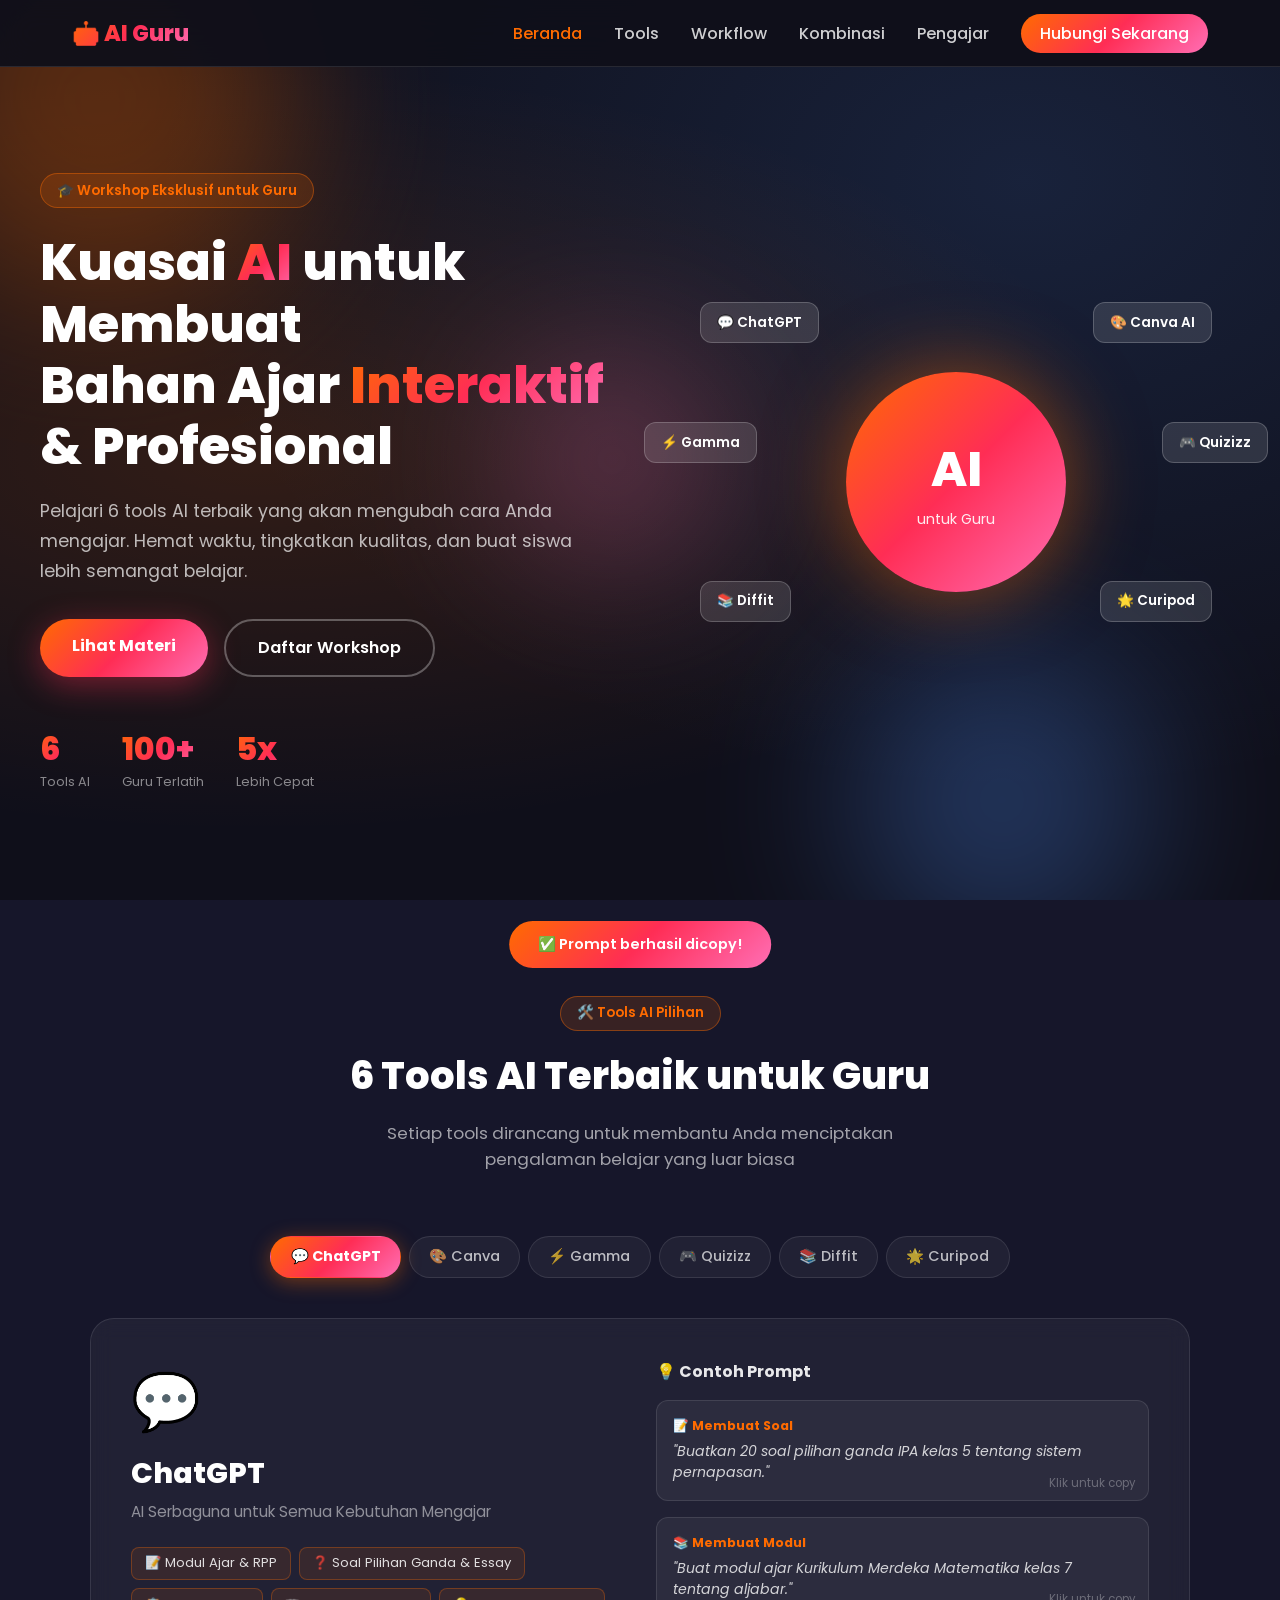
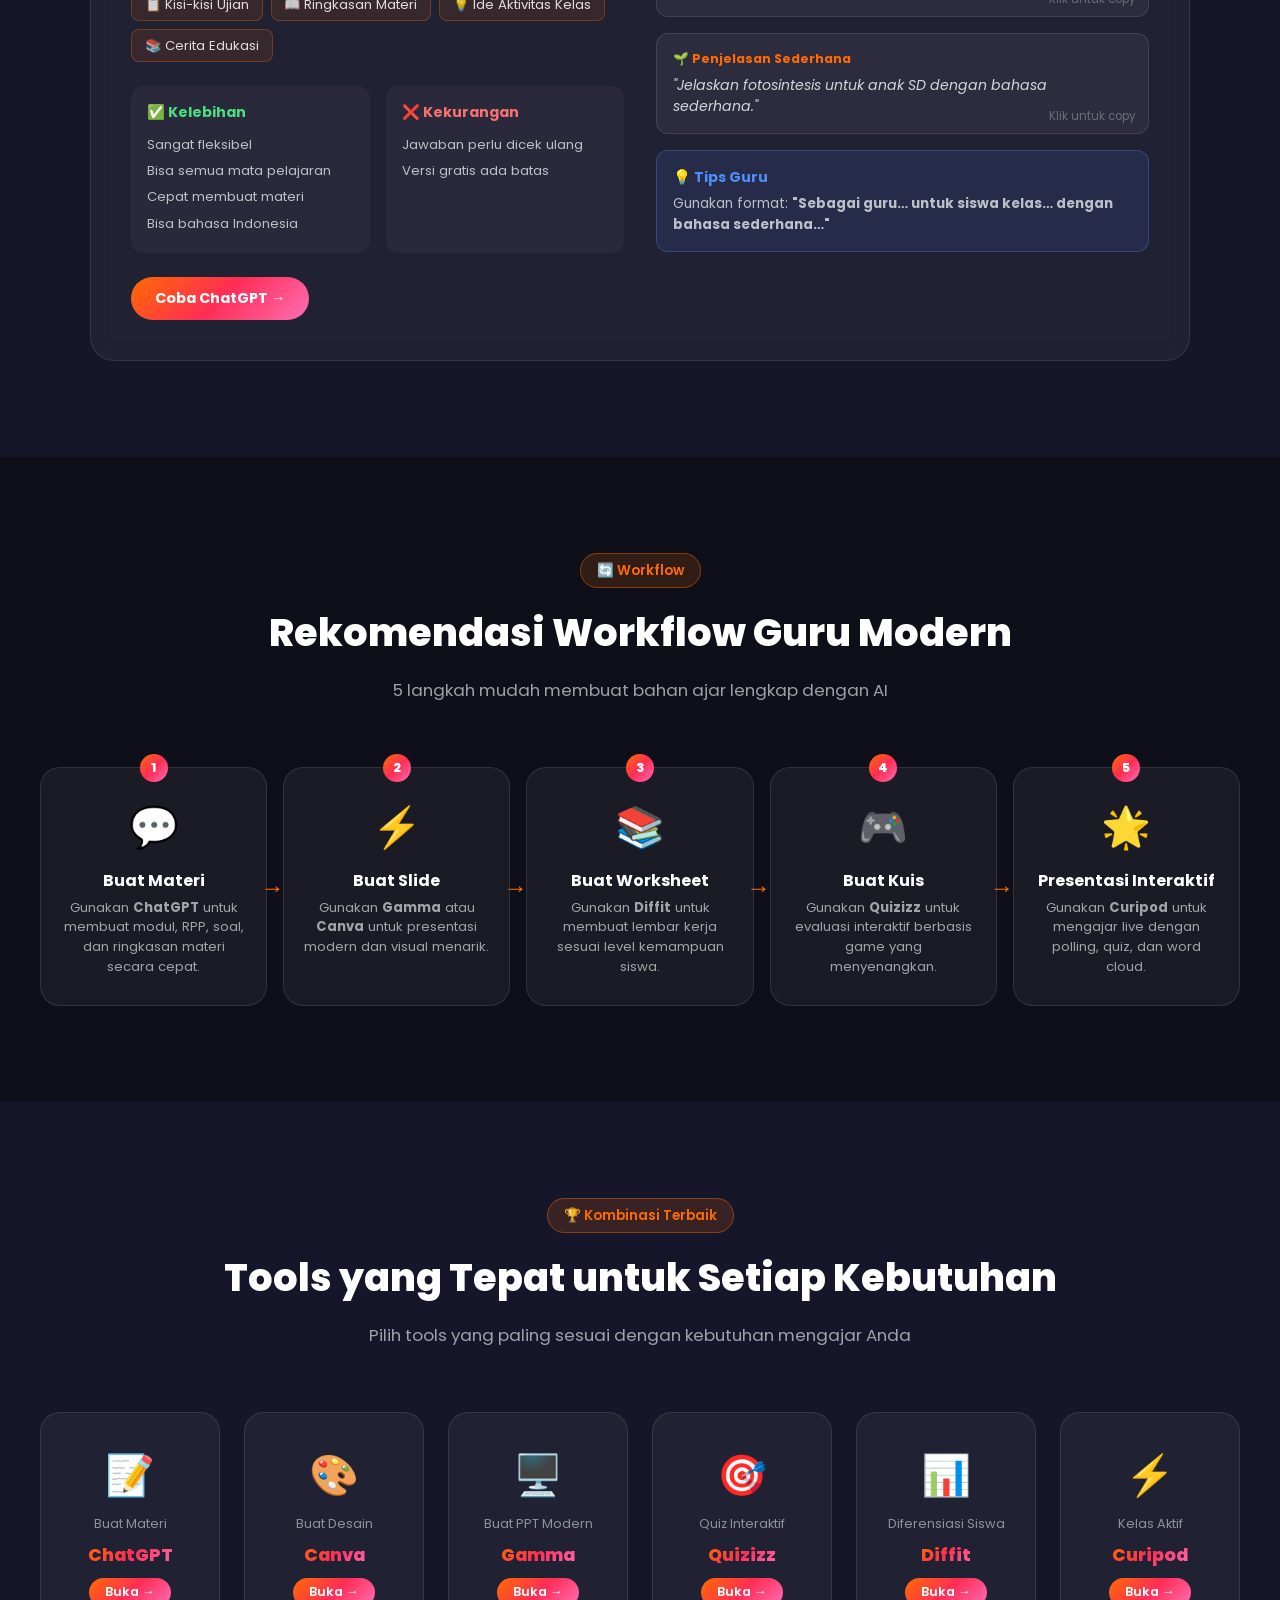
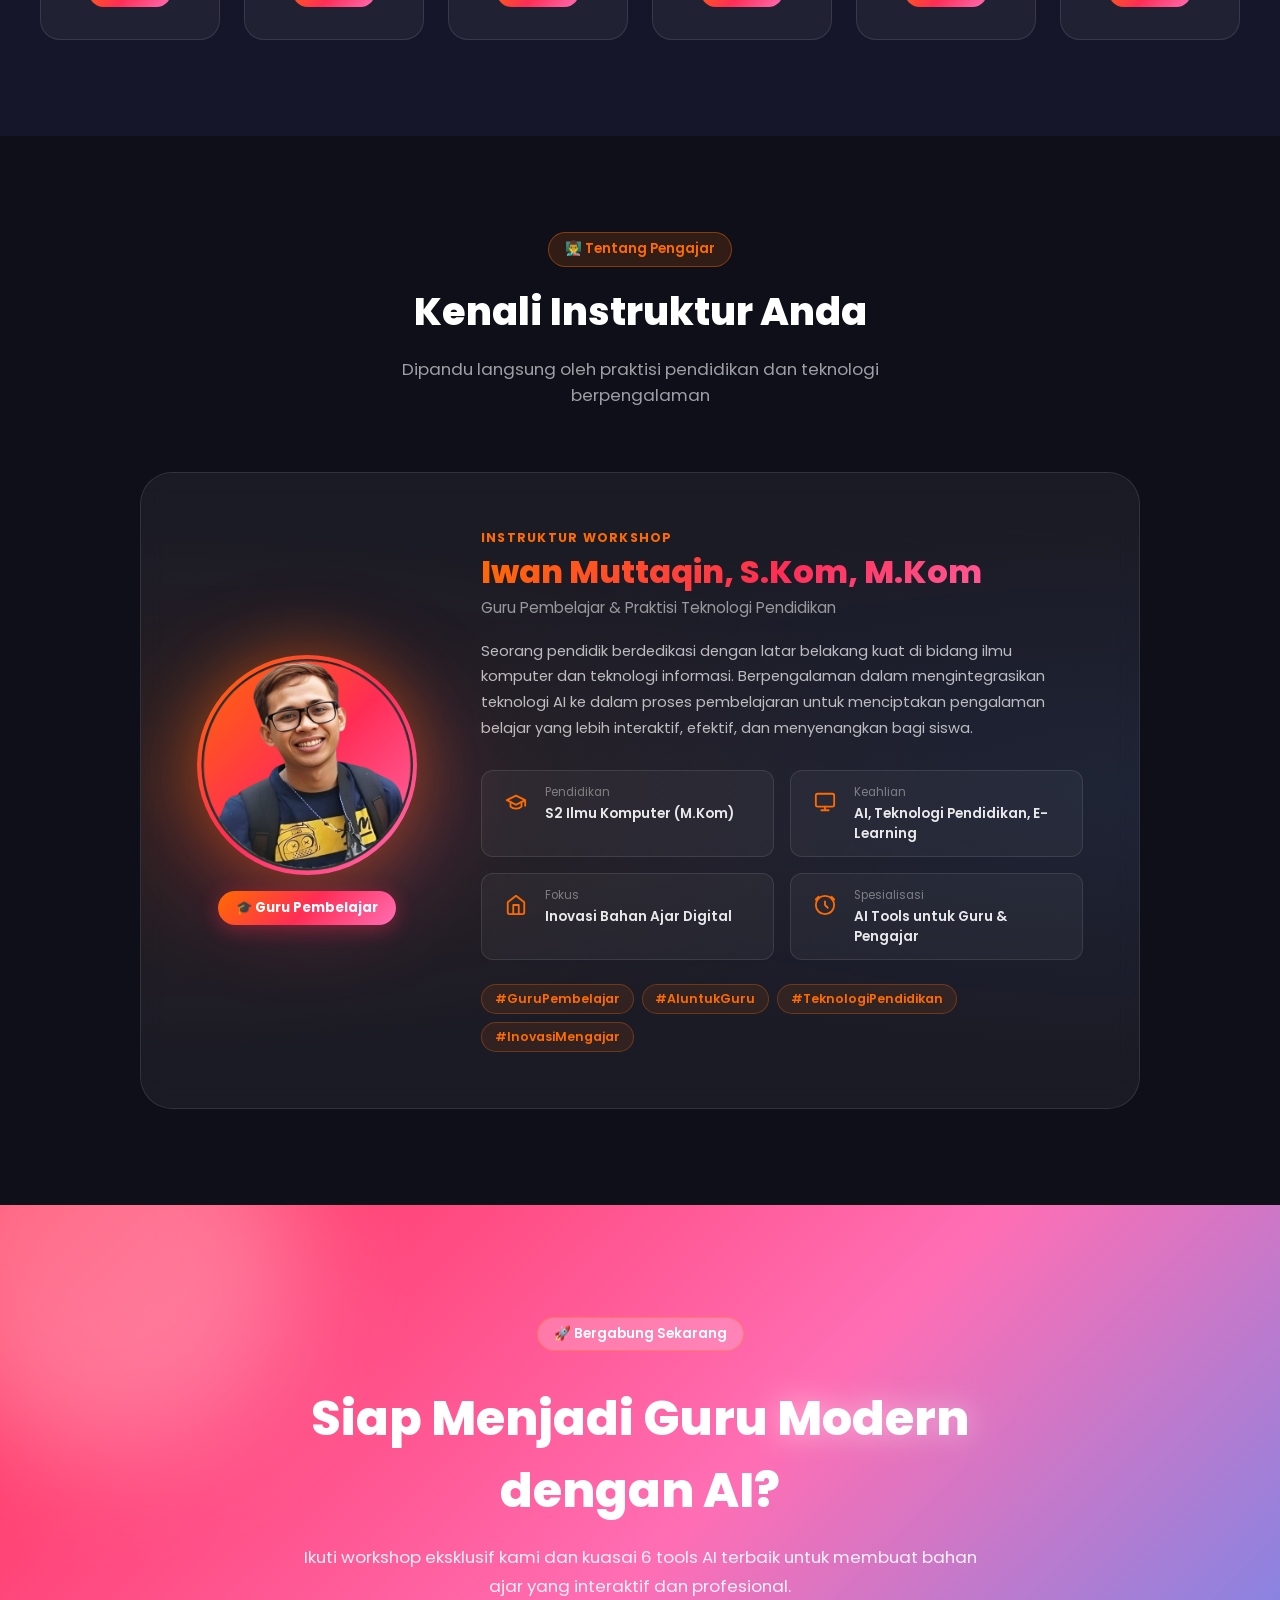
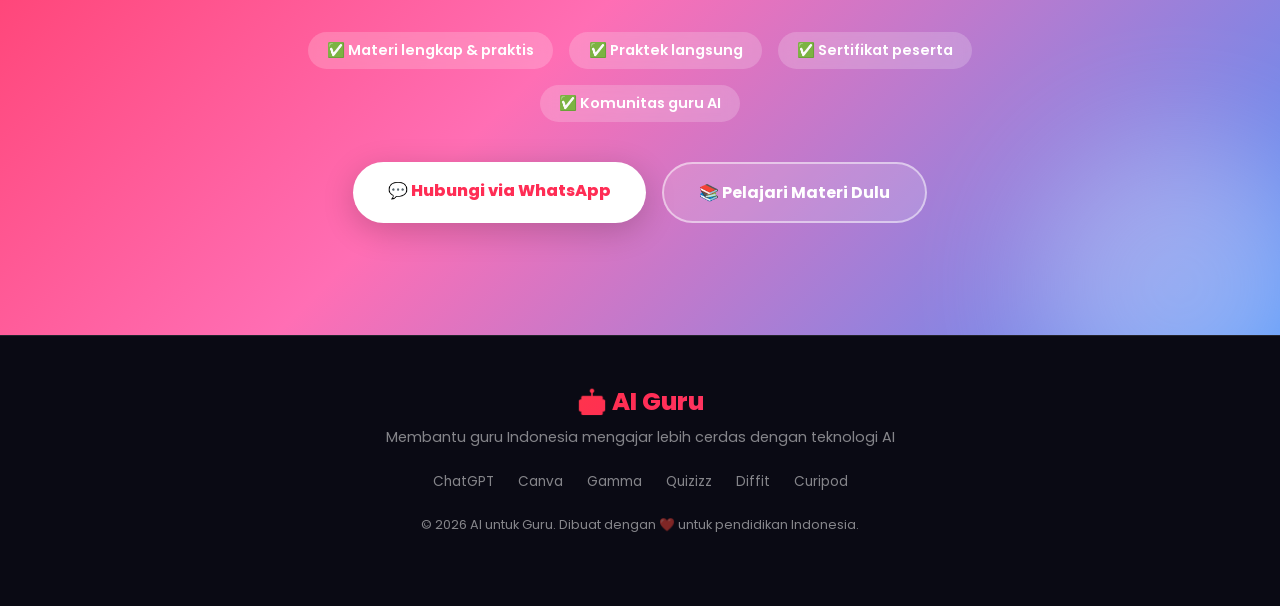
==== binantara/index.html @ 12ec016c "Add files via upload" ====
<!DOCTYPE html>
<html lang="id">
<head>
  <meta charset="UTF-8" />
  <meta name="viewport" content="width=device-width, initial-scale=1.0" />
  <title>AI untuk Guru – Bahan Ajar Interaktif & Profesional</title>
  <link href="https://fonts.googleapis.com/css2?family=Poppins:wght@300;400;600;700;800&display=swap" rel="stylesheet" />
  <link rel="stylesheet" href="style.css" />
  <style>
    /* Fallback font jika Google Fonts gagal load di hosting */
    body { font-family: 'Poppins', 'Segoe UI', Arial, sans-serif; }
  </style>
</head>
<body>

<!-- NAVBAR -->
<nav class="navbar" id="navbar">
  <div class="nav-container">
    <div class="nav-logo">🤖 <span>AI Guru</span></div>
    <ul class="nav-links">
      <li><a href="#hero">Beranda</a></li>
      <li><a href="#tools">Tools</a></li>
      <li><a href="#workflow">Workflow</a></li>
      <li><a href="#kombinasi">Kombinasi</a></li>
      <li><a href="#pengajar">Pengajar</a></li>
      <li><a href="#daftar" class="btn-nav">Hubungi Sekarang</a></li>
    </ul>
    <button class="hamburger" id="hamburger">&#9776;</button>
  </div>
</nav>

<!-- HERO -->
<section class="hero" id="hero">
  <div class="hero-bg-shapes">
    <div class="shape shape1"></div>
    <div class="shape shape2"></div>
    <div class="shape shape3"></div>
  </div>
  <div class="hero-inner-wrap">
  <div class="hero-content">
    <div class="hero-badge animate-fade-up">🎓 Workshop Eksklusif untuk Guru</div>
    <h1 class="animate-fade-up delay-1">Kuasai <span class="highlight">AI</span> untuk Membuat<br/>Bahan Ajar <span class="highlight">Interaktif</span> & Profesional</h1>
    <p class="animate-fade-up delay-2">Pelajari 6 tools AI terbaik yang akan mengubah cara Anda mengajar. Hemat waktu, tingkatkan kualitas, dan buat siswa lebih semangat belajar.</p>
    <div class="hero-cta animate-fade-up delay-3">
      <a href="#tools" class="btn-primary">Lihat Materi</a>
      <a href="#daftar" class="btn-secondary">Daftar Workshop</a>
    </div>
    <div class="hero-stats animate-fade-up delay-4">
      <div class="stat"><span class="stat-num">6</span><span class="stat-label">Tools AI</span></div>
      <div class="stat"><span class="stat-num">100+</span><span class="stat-label">Guru Terlatih</span></div>
      <div class="stat"><span class="stat-num">5x</span><span class="stat-label">Lebih Cepat</span></div>
    </div>
  </div>
  <div class="hero-visual animate-fade-right">
    <div class="floating-card card1">💬 ChatGPT</div>
    <div class="floating-card card2">🎨 Canva AI</div>
    <div class="floating-card card3">⚡ Gamma</div>
    <div class="floating-card card4">🎮 Quizizz</div>
    <div class="floating-card card5">📚 Diffit</div>
    <div class="floating-card card6">🌟 Curipod</div>
    <div class="hero-circle">
      <div class="circle-inner">
        <span>AI</span>
        <small>untuk Guru</small>
      </div>
    </div>
  </div>
  </div><!-- end hero-inner-wrap -->
</section>

<!-- TOOLS SECTION -->
<section class="tools-section" id="tools">
  <div class="section-header">
    <div class="section-badge">🛠️ Tools AI Pilihan</div>
    <h2>6 Tools AI Terbaik untuk Guru</h2>
    <p>Setiap tools dirancang untuk membantu Anda menciptakan pengalaman belajar yang luar biasa</p>
  </div>

  <!-- Tool Tabs -->
  <div class="tool-tabs">
    <button class="tab-btn active" data-tab="chatgpt">💬 ChatGPT</button>
    <button class="tab-btn" data-tab="canva">🎨 Canva</button>
    <button class="tab-btn" data-tab="gamma">⚡ Gamma</button>
    <button class="tab-btn" data-tab="quizizz">🎮 Quizizz</button>
    <button class="tab-btn" data-tab="diffit">📚 Diffit</button>
    <button class="tab-btn" data-tab="curipod">🌟 Curipod</button>
  </div>

  <!-- ChatGPT -->
  <div class="tool-panel active" id="tab-chatgpt">
    <div class="tool-card-detail">
      <div class="tool-info">
        <div class="tool-icon-big">💬</div>
        <h3>ChatGPT</h3>
        <p class="tool-tagline">AI Serbaguna untuk Semua Kebutuhan Mengajar</p>
        <div class="tool-features">
          <div class="feature-item">📝 Modul Ajar & RPP</div>
          <div class="feature-item">❓ Soal Pilihan Ganda & Essay</div>
          <div class="feature-item">📋 Kisi-kisi Ujian</div>
          <div class="feature-item">📖 Ringkasan Materi</div>
          <div class="feature-item">💡 Ide Aktivitas Kelas</div>
          <div class="feature-item">📚 Cerita Edukasi</div>
        </div>
        <div class="pros-cons">
          <div class="pros">
            <h4>✅ Kelebihan</h4>
            <ul><li>Sangat fleksibel</li><li>Bisa semua mata pelajaran</li><li>Cepat membuat materi</li><li>Bisa bahasa Indonesia</li></ul>
          </div>
          <div class="cons">
            <h4>❌ Kekurangan</h4>
            <ul><li>Jawaban perlu dicek ulang</li><li>Versi gratis ada batas</li></ul>
          </div>
        </div>
        <a href="https://chatgpt.com" target="_blank" class="btn-tool">Coba ChatGPT →</a>
      </div>
      <div class="tool-demo">
        <h4>💡 Contoh Prompt</h4>
        <div class="prompt-card" onclick="copyPrompt(this)">
          <div class="prompt-label">📝 Membuat Soal</div>
          <p>"Buatkan 20 soal pilihan ganda IPA kelas 5 tentang sistem pernapasan."</p>
          <span class="copy-hint">Klik untuk copy</span>
        </div>
        <div class="prompt-card" onclick="copyPrompt(this)">
          <div class="prompt-label">📚 Membuat Modul</div>
          <p>"Buat modul ajar Kurikulum Merdeka Matematika kelas 7 tentang aljabar."</p>
          <span class="copy-hint">Klik untuk copy</span>
        </div>
        <div class="prompt-card" onclick="copyPrompt(this)">
          <div class="prompt-label">🌱 Penjelasan Sederhana</div>
          <p>"Jelaskan fotosintesis untuk anak SD dengan bahasa sederhana."</p>
          <span class="copy-hint">Klik untuk copy</span>
        </div>
        <div class="tips-box">
          <h4>💡 Tips Guru</h4>
          <p>Gunakan format: <strong>"Sebagai guru… untuk siswa kelas… dengan bahasa sederhana…"</strong></p>
        </div>
      </div>
    </div>
  </div>

  <!-- Canva -->
  <div class="tool-panel" id="tab-canva">
    <div class="tool-card-detail">
      <div class="tool-info">
        <div class="tool-icon-big">🎨</div>
        <h3>Canva for Education</h3>
        <p class="tool-tagline">Platform Desain Visual untuk Pendidikan</p>
        <div class="tool-features">
          <div class="feature-item">🖥️ PPT Otomatis</div>
          <div class="feature-item">📢 Poster Sekolah</div>
          <div class="feature-item">🏆 Sertifikat</div>
          <div class="feature-item">📊 Infografis</div>
          <div class="feature-item">🎬 Video Pembelajaran</div>
          <div class="feature-item">📄 Worksheet</div>
        </div>
        <div class="ai-features">
          <h4>🤖 Fitur AI Unggulan</h4>
          <div class="ai-feature-grid">
            <div class="ai-feat">✨ Magic Design</div>
            <div class="ai-feat">✍️ Magic Write</div>
            <div class="ai-feat">🖼️ AI Presentation</div>
            <div class="ai-feat">🎨 Text to Image</div>
          </div>
        </div>
        <div class="pros-cons">
          <div class="pros"><h4>✅ Kelebihan</h4><ul><li>Sangat mudah digunakan</li><li>Banyak template pendidikan</li><li>Gratis untuk akun pendidikan</li></ul></div>
          <div class="cons"><h4>❌ Kekurangan</h4><ul><li>Butuh internet stabil</li><li>Beberapa elemen premium</li></ul></div>
        </div>
        <a href="https://www.canva.com/education/" target="_blank" class="btn-tool">Coba Canva →</a>
      </div>
      <div class="tool-demo">
        <h4>💡 Cara Penggunaan</h4>
        <div class="prompt-card">
          <div class="prompt-label">🖥️ Membuat PPT</div>
          <p>Ketik: <em>"Sistem Tata Surya kelas 6"</em> — Canva otomatis membuat presentasi lengkap!</p>
        </div>
        <div class="prompt-card">
          <div class="prompt-label">📢 Membuat Poster</div>
          <p>Pilih template → Edit teks → Download. Cocok untuk pengumuman, jadwal piket, poster lomba.</p>
        </div>
        <div class="tips-box">
          <h4>🎯 Sangat Cocok Untuk</h4>
          <p>Guru kreatif yang ingin membuat konten visual menarik tanpa skill desain khusus.</p>
        </div>
      </div>
    </div>
  </div>

  <!-- Gamma -->
  <div class="tool-panel" id="tab-gamma">
    <div class="tool-card-detail">
      <div class="tool-info">
        <div class="tool-icon-big">⚡</div>
        <h3>Gamma</h3>
        <p class="tool-tagline">AI Pembuat Presentasi Otomatis Modern</p>
        <div class="tool-features">
          <div class="feature-item">🎯 Slide Modern Otomatis</div>
          <div class="feature-item">🎨 Desain Profesional</div>
          <div class="feature-item">⚡ Dibuat dalam Hitungan Detik</div>
          <div class="feature-item">🖼️ Gambar AI Terintegrasi</div>
        </div>
        <div class="pros-cons">
          <div class="pros"><h4>✅ Kelebihan</h4><ul><li>Slide sangat modern</li><li>Otomatis desain profesional</li><li>Cepat sekali dibuat</li><li>Tidak perlu skill desain</li></ul></div>
          <div class="cons"><h4>❌ Kekurangan</h4><ul><li>Bahasa Indonesia kurang optimal</li><li>Versi gratis terbatas</li></ul></div>
        </div>
        <a href="https://gamma.app/" target="_blank" class="btn-tool">Coba Gamma →</a>
      </div>
      <div class="tool-demo">
        <h4>💡 Cara Kerja</h4>
        <div class="prompt-card" onclick="copyPrompt(this)">
          <div class="prompt-label">⚡ Satu Prompt, Satu Presentasi</div>
          <p>"Buat presentasi tentang energi terbarukan untuk siswa SMA."</p>
          <span class="copy-hint">Klik untuk copy</span>
        </div>
        <div class="result-box">
          <h4>🎁 Gamma Langsung Membuat:</h4>
          <div class="result-items">
            <span>📝 Isi Materi</span>
            <span>🖼️ Layout</span>
            <span>🎨 Gambar</span>
            <span>✨ Desain Slide</span>
          </div>
        </div>
        <div class="tips-box">
          <h4>🏆 Lebih Unggul dari PPT Biasa</h4>
          <p>Lebih modern, lebih interaktif, animasi lebih bagus — cocok untuk seminar guru & proposal sekolah.</p>
        </div>
      </div>
    </div>
  </div>

  <!-- Quizizz -->
  <div class="tool-panel" id="tab-quizizz">
    <div class="tool-card-detail">
      <div class="tool-info">
        <div class="tool-icon-big">🎮</div>
        <h3>Quizizz</h3>
        <p class="tool-tagline">Platform Kuis Interaktif Berbasis Game</p>
        <div class="tool-features">
          <div class="feature-item">🎯 Kuis Live</div>
          <div class="feature-item">📱 Homework Online</div>
          <div class="feature-item">🏆 Leaderboard Siswa</div>
          <div class="feature-item">🤖 AI Pembuat Soal</div>
          <div class="feature-item">📊 Laporan Nilai Otomatis</div>
        </div>
        <div class="pros-cons">
          <div class="pros"><h4>✅ Kelebihan</h4><ul><li>Siswa lebih semangat</li><li>Bisa dimainkan di HP</li><li>Otomatis koreksi nilai</li><li>Sangat mudah digunakan</li></ul></div>
          <div class="cons"><h4>❌ Kekurangan</h4><ul><li>Internet harus stabil</li><li>Fitur premium cukup banyak</li></ul></div>
        </div>
        <a href="https://quizizz.com" target="_blank" class="btn-tool">Coba Quizizz →</a>
      </div>
      <div class="tool-demo">
        <h4>💡 Cara Penggunaan</h4>
        <div class="prompt-card" onclick="copyPrompt(this)">
          <div class="prompt-label">🤖 AI Generate Soal</div>
          <p>"Soal sejarah kemerdekaan Indonesia kelas 8"</p>
          <span class="copy-hint">Klik untuk copy</span>
        </div>
        <div class="result-box">
          <h4>📋 Alur Ulangan Harian:</h4>
          <div class="steps">
            <div class="step">1️⃣ Guru buat kuis 20 soal</div>
            <div class="step">2️⃣ Siswa join pakai kode</div>
            <div class="step">3️⃣ Main & bersaing di leaderboard</div>
            <div class="step">4️⃣ Nilai otomatis tersimpan</div>
          </div>
        </div>
      </div>
    </div>
  </div>

  <!-- Diffit -->
  <div class="tool-panel" id="tab-diffit">
    <div class="tool-card-detail">
      <div class="tool-info">
        <div class="tool-icon-big">📚</div>
        <h3>Diffit</h3>
        <p class="tool-tagline">Diferensiasi Materi Sesuai Level Siswa</p>
        <div class="tool-features">
          <div class="feature-item">📖 Sederhanakan Bacaan</div>
          <div class="feature-item">❓ Soal Otomatis</div>
          <div class="feature-item">📄 Worksheet Instan</div>
          <div class="feature-item">📝 Ringkasan Cepat</div>
        </div>
        <div class="level-box">
          <h4>🎯 Satu Materi, 3 Level</h4>
          <div class="levels">
            <div class="level easy">😊 Mudah (SD)</div>
            <div class="level medium">🤔 Sedang (SMP)</div>
            <div class="level hard">🧠 Sulit (SMA)</div>
          </div>
        </div>
        <div class="pros-cons">
          <div class="pros"><h4>✅ Kelebihan</h4><ul><li>Diferensiasi pembelajaran</li><li>Cocok kelas inklusi</li></ul></div>
          <div class="cons"><h4>❌ Kekurangan</h4><ul><li>Bahasa Indonesia belum optimal</li><li>Kadang perlu edit manual</li></ul></div>
        </div>
        <a href="https://diffit.me" target="_blank" class="btn-tool">Coba Diffit →</a>
      </div>
      <div class="tool-demo">
        <h4>💡 Contoh Penggunaan</h4>
        <div class="prompt-card">
          <div class="prompt-label">📰 Input Artikel</div>
          <p>Masukkan artikel: <em>"Perubahan Iklim"</em></p>
        </div>
        <div class="result-box">
          <h4>🎁 Diffit Otomatis Membuat:</h4>
          <div class="result-items">
            <span>📖 Ringkasan SD</span>
            <span>📚 Ringkasan SMP</span>
            <span>❓ Soal Latihan</span>
            <span>📝 Vocabulary</span>
          </div>
        </div>
      </div>
    </div>
  </div>

  <!-- Curipod -->
  <div class="tool-panel" id="tab-curipod">
    <div class="tool-card-detail">
      <div class="tool-info">
        <div class="tool-icon-big">🌟</div>
        <h3>Curipod</h3>
        <p class="tool-tagline">AI Pembelajaran Interaktif untuk Kelas Aktif</p>
        <div class="tool-features">
          <div class="feature-item">🖥️ Presentasi Interaktif</div>
          <div class="feature-item">📊 Polling Live</div>
          <div class="feature-item">❓ Quiz Langsung</div>
          <div class="feature-item">☁️ Word Cloud</div>
          <div class="feature-item">🤖 Tanya Jawab AI</div>
          <div class="feature-item">🎉 Ice Breaking Kelas</div>
        </div>
        <div class="pros-cons">
          <div class="pros"><h4>✅ Kelebihan</h4><ul><li>Sangat interaktif</li><li>Siswa tidak cepat bosan</li><li>Bisa live di kelas</li></ul></div>
          <div class="cons"><h4>❌ Kekurangan</h4><ul><li>Internet wajib stabil</li><li>Fitur AI lanjutan terbatas</li></ul></div>
        </div>
        <a href="https://curipod.com" target="_blank" class="btn-tool">Coba Curipod →</a>
      </div>
      <div class="tool-demo">
        <h4>💡 Cara Kerja</h4>
        <div class="prompt-card" onclick="copyPrompt(this)">
          <div class="prompt-label">🌋 Satu Prompt, Kelas Aktif</div>
          <p>"Buat pelajaran tentang gunung berapi untuk kelas 5."</p>
          <span class="copy-hint">Klik untuk copy</span>
        </div>
        <div class="result-box">
          <h4>🎁 Curipod Langsung Membuat:</h4>
          <div class="result-items">
            <span>🖥️ Slide</span>
            <span>❓ Quiz</span>
            <span>📊 Polling</span>
            <span>🎯 Aktivitas Siswa</span>
          </div>
        </div>
        <div class="tips-box">
          <h4>🏫 Cocok Untuk</h4>
          <p>Guru modern, smart classroom, kelas hybrid, dan presentasi interaktif.</p>
        </div>
      </div>
    </div>
  </div>
</section>

<!-- WORKFLOW SECTION -->
<section class="workflow-section" id="workflow">
  <div class="section-header">
    <div class="section-badge">🔄 Workflow</div>
    <h2>Rekomendasi Workflow Guru Modern</h2>
    <p>5 langkah mudah membuat bahan ajar lengkap dengan AI</p>
  </div>
  <div class="workflow-steps">
    <div class="wf-step animate-on-scroll">
      <div class="wf-num">1</div>
      <div class="wf-icon">💬</div>
      <div class="wf-content">
        <h4>Buat Materi</h4>
        <p>Gunakan <strong>ChatGPT</strong> untuk membuat modul, RPP, soal, dan ringkasan materi secara cepat.</p>
      </div>
      <div class="wf-arrow">→</div>
    </div>
    <div class="wf-step animate-on-scroll">
      <div class="wf-num">2</div>
      <div class="wf-icon">⚡</div>
      <div class="wf-content">
        <h4>Buat Slide</h4>
        <p>Gunakan <strong>Gamma</strong> atau <strong>Canva</strong> untuk presentasi modern dan visual menarik.</p>
      </div>
      <div class="wf-arrow">→</div>
    </div>
    <div class="wf-step animate-on-scroll">
      <div class="wf-num">3</div>
      <div class="wf-icon">📚</div>
      <div class="wf-content">
        <h4>Buat Worksheet</h4>
        <p>Gunakan <strong>Diffit</strong> untuk membuat lembar kerja sesuai level kemampuan siswa.</p>
      </div>
      <div class="wf-arrow">→</div>
    </div>
    <div class="wf-step animate-on-scroll">
      <div class="wf-num">4</div>
      <div class="wf-icon">🎮</div>
      <div class="wf-content">
        <h4>Buat Kuis</h4>
        <p>Gunakan <strong>Quizizz</strong> untuk evaluasi interaktif berbasis game yang menyenangkan.</p>
      </div>
      <div class="wf-arrow">→</div>
    </div>
    <div class="wf-step animate-on-scroll">
      <div class="wf-num">5</div>
      <div class="wf-icon">🌟</div>
      <div class="wf-content">
        <h4>Presentasi Interaktif</h4>
        <p>Gunakan <strong>Curipod</strong> untuk mengajar live dengan polling, quiz, dan word cloud.</p>
      </div>
    </div>
  </div>
</section>

<!-- KOMBINASI SECTION -->
<section class="kombinasi-section" id="kombinasi">
  <div class="section-header">
    <div class="section-badge">🏆 Kombinasi Terbaik</div>
    <h2>Tools yang Tepat untuk Setiap Kebutuhan</h2>
    <p>Pilih tools yang paling sesuai dengan kebutuhan mengajar Anda</p>
  </div>
  <div class="kombinasi-grid">
    <div class="kom-card animate-on-scroll">
      <div class="kom-icon">📝</div>
      <div class="kom-need">Buat Materi</div>
      <div class="kom-tool">ChatGPT</div>
      <a href="https://chatgpt.com" target="_blank" class="kom-link">Buka →</a>
    </div>
    <div class="kom-card animate-on-scroll">
      <div class="kom-icon">🎨</div>
      <div class="kom-need">Buat Desain</div>
      <div class="kom-tool">Canva</div>
      <a href="https://www.canva.com/education/" target="_blank" class="kom-link">Buka →</a>
    </div>
    <div class="kom-card animate-on-scroll">
      <div class="kom-icon">🖥️</div>
      <div class="kom-need">Buat PPT Modern</div>
      <div class="kom-tool">Gamma</div>
      <a href="https://gamma.app/" target="_blank" class="kom-link">Buka →</a>
    </div>
    <div class="kom-card animate-on-scroll">
      <div class="kom-icon">🎯</div>
      <div class="kom-need">Quiz Interaktif</div>
      <div class="kom-tool">Quizizz</div>
      <a href="https://quizizz.com" target="_blank" class="kom-link">Buka →</a>
    </div>
    <div class="kom-card animate-on-scroll">
      <div class="kom-icon">📊</div>
      <div class="kom-need">Diferensiasi Siswa</div>
      <div class="kom-tool">Diffit</div>
      <a href="https://diffit.me" target="_blank" class="kom-link">Buka →</a>
    </div>
    <div class="kom-card animate-on-scroll">
      <div class="kom-icon">⚡</div>
      <div class="kom-need">Kelas Aktif</div>
      <div class="kom-tool">Curipod</div>
      <a href="https://curipod.com" target="_blank" class="kom-link">Buka →</a>
    </div>
  </div>
</section>

<!-- PENGAJAR SECTION -->
<section class="pengajar-section" id="pengajar">
  <div class="section-header">
    <div class="section-badge">&#128104;&#8205;&#127979; Tentang Pengajar</div>
    <h2>Kenali Instruktur Anda</h2>
    <p>Dipandu langsung oleh praktisi pendidikan dan teknologi berpengalaman</p>
  </div>
  <div class="pengajar-card animate-on-scroll">
    <div class="pengajar-photo-wrap">
      <div class="pengajar-photo">
        <img src="iwancilibur.png" alt="Iwan Muttaqin, S.Kom, M.Kom" onerror="this.style.display='none';this.nextElementSibling.style.display='flex'" />
        <div class="pengajar-avatar-fallback">IM</div>
      </div>
      <div class="pengajar-badge-float">&#127891; Guru Pembelajar</div>
      <div class="pengajar-glow"></div>
    </div>
    <div class="pengajar-info">
      <div class="pengajar-label">Instruktur Workshop</div>
      <h3 class="pengajar-name">Iwan Muttaqin, S.Kom, M.Kom</h3>
      <p class="pengajar-title">Guru Pembelajar &amp; Praktisi Teknologi Pendidikan</p>
      <p class="pengajar-desc">
        Seorang pendidik berdedikasi dengan latar belakang kuat di bidang ilmu komputer dan teknologi informasi.
        Berpengalaman dalam mengintegrasikan teknologi AI ke dalam proses pembelajaran untuk menciptakan
        pengalaman belajar yang lebih interaktif, efektif, dan menyenangkan bagi siswa.
      </p>
      <div class="pengajar-highlights">
        <div class="ph-item">
          <span class="ph-icon">
            <svg viewBox="0 0 24 24" fill="none" stroke="currentColor" stroke-width="2" stroke-linecap="round" stroke-linejoin="round"><path d="M22 10v6M2 10l10-5 10 5-10 5z"/><path d="M6 12v5c3 3 9 3 12 0v-5"/></svg>
          </span>
          <div>
            <div class="ph-label">Pendidikan</div>
            <div class="ph-value">S2 Ilmu Komputer (M.Kom)</div>
          </div>
        </div>
        <div class="ph-item">
          <span class="ph-icon">
            <svg viewBox="0 0 24 24" fill="none" stroke="currentColor" stroke-width="2" stroke-linecap="round" stroke-linejoin="round"><rect x="2" y="3" width="20" height="14" rx="2"/><path d="M8 21h8M12 17v4"/></svg>
          </span>
          <div>
            <div class="ph-label">Keahlian</div>
            <div class="ph-value">AI, Teknologi Pendidikan, E-Learning</div>
          </div>
        </div>
        <div class="ph-item">
          <span class="ph-icon">
            <svg viewBox="0 0 24 24" fill="none" stroke="currentColor" stroke-width="2" stroke-linecap="round" stroke-linejoin="round"><path d="M3 9l9-7 9 7v11a2 2 0 0 1-2 2H5a2 2 0 0 1-2-2z"/><polyline points="9 22 9 12 15 12 15 22"/></svg>
          </span>
          <div>
            <div class="ph-label">Fokus</div>
            <div class="ph-value">Inovasi Bahan Ajar Digital</div>
          </div>
        </div>
        <div class="ph-item">
          <span class="ph-icon">
            <svg viewBox="0 0 24 24" fill="none" stroke="currentColor" stroke-width="2" stroke-linecap="round" stroke-linejoin="round"><circle cx="12" cy="12" r="10"/><path d="M12 8v4l3 3"/><path d="M5 3 2 6"/><path d="M19 3l3 3"/></svg>
          </span>
          <div>
            <div class="ph-label">Spesialisasi</div>
            <div class="ph-value">AI Tools untuk Guru &amp; Pengajar</div>
          </div>
        </div>
      </div>
      <div class="pengajar-tags">
        <span>#GuruPembelajar</span>
        <span>#AIuntukGuru</span>
        <span>#TeknologiPendidikan</span>
        <span>#InovasiMengajar</span>
      </div>
    </div>
  </div>
</section>

<!-- CTA / DAFTAR SECTION -->
<section class="cta-section" id="daftar">
  <div class="cta-shapes">
    <div class="cta-shape s1"></div>
    <div class="cta-shape s2"></div>
  </div>
  <div class="cta-content">
    <div class="section-badge" style="background:rgba(255,255,255,0.2);color:#fff;">🚀 Bergabung Sekarang</div>
    <h2>Siap Menjadi Guru <span class="highlight-white">Modern</span> dengan AI?</h2>
    <p>Ikuti workshop eksklusif kami dan kuasai 6 tools AI terbaik untuk membuat bahan ajar yang interaktif dan profesional.</p>
    <div class="cta-benefits">
      <div class="benefit">✅ Materi lengkap & praktis</div>
      <div class="benefit">✅ Praktek langsung</div>
      <div class="benefit">✅ Sertifikat peserta</div>
      <div class="benefit">✅ Komunitas guru AI</div>
    </div>
    <div class="cta-buttons">
      <a href="https://wa.me/628988541995" target="_blank" class="btn-cta-primary">💬 Hubungi via WhatsApp</a>
      <a href="#tools" class="btn-cta-secondary">📚 Pelajari Materi Dulu</a>
    </div>
  </div>
</section>

<!-- FOOTER -->
<footer class="footer">
  <div class="footer-content">
    <div class="footer-logo">🤖 AI Guru</div>
    <p>Membantu guru Indonesia mengajar lebih cerdas dengan teknologi AI</p>
    <div class="footer-links">
      <a href="https://chatgpt.com" target="_blank">ChatGPT</a>
      <a href="https://www.canva.com/education/" target="_blank">Canva</a>
      <a href="https://gamma.app/" target="_blank">Gamma</a>
      <a href="https://quizizz.com" target="_blank">Quizizz</a>
      <a href="https://diffit.me" target="_blank">Diffit</a>
      <a href="https://curipod.com" target="_blank">Curipod</a>
    </div>
    <p class="footer-copy">© 2026 AI untuk Guru. Dibuat dengan ❤️ untuk pendidikan Indonesia.</p>
  </div>
</footer>

<!-- Toast Notification -->
<div class="toast" id="toast">✅ Prompt berhasil dicopy!</div>

<script src="script.js"></script>
</body>
</html>
---- binantara/style.css ----
/* ===== RESET & BASE ===== */
*, *::before, *::after { box-sizing: border-box; margin: 0; padding: 0; }
html { scroll-behavior: smooth; }
body { font-family: 'Poppins', sans-serif; background: #0f0f1a; color: #fff; overflow-x: hidden; }

/* ===== VARIABLES ===== */
:root {
  --orange: #ff6b00;
  --red: #ff2d55;
  --pink: #ff6eb4;
  --blue: #4f8ef7;
  --grad1: linear-gradient(135deg, #ff6b00, #ff2d55, #ff6eb4);
  --grad2: linear-gradient(135deg, #ff2d55, #ff6eb4, #4f8ef7);
  --grad3: linear-gradient(135deg, #ff6b00, #ff6eb4, #4f8ef7);
  --dark: #0f0f1a;
  --dark2: #16162a;
  --card-bg: rgba(255,255,255,0.05);
  --border: rgba(255,255,255,0.1);
}

/* ===== NAVBAR ===== */
.navbar {
  position: fixed; top: 0; width: 100%; z-index: 1000;
  background: rgba(15,15,26,0.95);
  -webkit-backdrop-filter: blur(16px);
  backdrop-filter: blur(16px);
  border-bottom: 1px solid var(--border);
  transition: all 0.3s;
}
.navbar.scrolled { background: rgba(15,15,26,0.98); }
.nav-container {
  max-width: 1200px; margin: 0 auto;
  display: flex; align-items: center; justify-content: space-between;
  padding: 1rem 2rem;
}
.nav-logo { font-size: 1.4rem; font-weight: 800; color: var(--orange); background: var(--grad1); -webkit-background-clip: text; background-clip: text; -webkit-text-fill-color: transparent; }
.nav-links { display: flex; gap: 2rem; list-style: none; }
.nav-links a { color: rgba(255,255,255,0.8); text-decoration: none; font-weight: 500; transition: color 0.3s; }
.nav-links a:hover { color: #fff; }
.btn-nav {
  background: var(--grad1); color: #fff !important; padding: 0.5rem 1.2rem;
  border-radius: 50px; font-weight: 600; transition: transform 0.2s, box-shadow 0.2s !important;
}
.btn-nav:hover { transform: translateY(-2px); box-shadow: 0 8px 24px rgba(255,107,0,0.4); }
.hamburger { display: none; background: none; border: none; color: #fff; font-size: 1.5rem; cursor: pointer; }

/* ===== HERO ===== */
.hero {
  min-height: 100vh; display: flex; align-items: center;
  padding: 8rem 2rem 4rem;
  background: radial-gradient(ellipse at 20% 50%, rgba(255,107,0,0.15) 0%, transparent 60%),
              radial-gradient(ellipse at 80% 20%, rgba(79,142,247,0.15) 0%, transparent 60%),
              var(--dark);
  position: relative; overflow: hidden; gap: 4rem;
}
.hero > * { position: relative; z-index: 2; }
.hero-inner-wrap {
  max-width: 1200px; margin: 0 auto; width: 100%;
  display: flex; align-items: center; gap: 4rem;
}
.hero-bg-shapes { position: absolute; inset: 0; pointer-events: none; }
.shape {
  position: absolute; border-radius: 50%;
  filter: blur(80px); opacity: 0.3; animation: float 8s ease-in-out infinite;
}
.shape1 { width: 400px; height: 400px; background: var(--orange); top: -100px; left: -100px; animation-delay: 0s; }
.shape2 { width: 300px; height: 300px; background: var(--blue); bottom: -50px; right: 10%; animation-delay: 3s; }
.shape3 { width: 200px; height: 200px; background: var(--pink); top: 40%; left: 40%; animation-delay: 5s; }

.hero-content { flex: 1; max-width: 600px; position: relative; z-index: 2; }
.hero-badge {
  display: inline-block; background: rgba(255,107,0,0.15); border: 1px solid rgba(255,107,0,0.4);
  color: var(--orange); padding: 0.4rem 1rem; border-radius: 50px; font-size: 0.85rem; font-weight: 600; margin-bottom: 1.5rem;
}
.hero-content h1 { font-size: clamp(2rem, 4vw, 3.2rem); font-weight: 800; line-height: 1.2; margin-bottom: 1.2rem; }
.highlight { color: var(--orange); background: var(--grad1); -webkit-background-clip: text; background-clip: text; -webkit-text-fill-color: transparent; }
.hero-content p { font-size: 1.1rem; color: rgba(255,255,255,0.7); line-height: 1.7; margin-bottom: 2rem; }
.hero-cta { display: flex; gap: 1rem; flex-wrap: wrap; margin-bottom: 3rem; }
.btn-primary {
  background: var(--grad1); color: #fff; padding: 0.9rem 2rem; border-radius: 50px;
  text-decoration: none; font-weight: 700; font-size: 1rem;
  transition: transform 0.2s, box-shadow 0.2s;
  box-shadow: 0 8px 32px rgba(255,45,85,0.4);
}
.btn-primary:hover { transform: translateY(-3px); box-shadow: 0 12px 40px rgba(255,45,85,0.5); }
.btn-secondary {
  background: transparent; color: #fff; padding: 0.9rem 2rem; border-radius: 50px;
  text-decoration: none; font-weight: 600; border: 2px solid rgba(255,255,255,0.3);
  transition: all 0.2s;
}
.btn-secondary:hover { border-color: var(--pink); color: var(--pink); }
.hero-stats { display: flex; gap: 2rem; }
.stat { display: flex; flex-direction: column; }
.stat-num { font-size: 2rem; font-weight: 800; color: var(--orange); background: var(--grad1); -webkit-background-clip: text; background-clip: text; -webkit-text-fill-color: transparent; }
.stat-label { font-size: 0.8rem; color: rgba(255,255,255,0.5); }

/* Hero Visual */
.hero-visual {
  flex: 1; position: relative; min-height: 400px; display: flex;
  align-items: center; justify-content: center; z-index: 2;
}
.hero-circle {
  width: 220px; height: 220px; border-radius: 50%;
  background: var(--grad1); display: flex; align-items: center; justify-content: center;
  box-shadow: 0 0 80px rgba(255,107,0,0.5);
  animation: pulse-glow 3s ease-in-out infinite;
}
.circle-inner { text-align: center; }
.circle-inner span { display: block; font-size: 3rem; font-weight: 800; }
.circle-inner small { font-size: 0.9rem; opacity: 0.9; }
.floating-card {
  position: absolute; background: rgba(255,255,255,0.12);
  -webkit-backdrop-filter: blur(10px);
  backdrop-filter: blur(10px);
  border: 1px solid rgba(255,255,255,0.2); border-radius: 12px;
  padding: 0.6rem 1rem; font-size: 0.85rem; font-weight: 600;
  white-space: nowrap; animation: float-card 4s ease-in-out infinite;
}
.card1 { top: 5%; left: 5%; animation-delay: 0s; }
.card2 { top: 5%; right: 5%; animation-delay: 0.5s; }
.card3 { top: 35%; left: -5%; animation-delay: 1s; }
.card4 { top: 35%; right: -5%; animation-delay: 1.5s; }
.card5 { bottom: 15%; left: 5%; animation-delay: 2s; }
.card6 { bottom: 15%; right: 5%; animation-delay: 2.5s; }

/* ===== SECTION COMMON ===== */
section { padding: 6rem 2rem; }
.section-header { text-align: center; margin-bottom: 4rem; }
.section-badge {
  display: inline-block; background: rgba(255,107,0,0.15); border: 1px solid rgba(255,107,0,0.4);
  color: var(--orange); padding: 0.4rem 1rem; border-radius: 50px;
  font-size: 0.85rem; font-weight: 600; margin-bottom: 1rem;
}
.section-header h2 { font-size: clamp(1.8rem, 3vw, 2.8rem); font-weight: 800; margin-bottom: 1rem; }
.section-header p { color: rgba(255,255,255,0.6); font-size: 1.05rem; max-width: 600px; margin: 0 auto; }

/* ===== TOOLS SECTION ===== */
.tools-section { background: var(--dark2); }
.tool-tabs {
  display: flex; gap: 0.5rem; flex-wrap: wrap; justify-content: center;
  margin-bottom: 2.5rem;
}
.tab-btn {
  background: var(--card-bg); border: 1px solid var(--border); color: rgba(255,255,255,0.7);
  padding: 0.6rem 1.2rem; border-radius: 50px; cursor: pointer; font-family: 'Poppins', sans-serif;
  font-size: 0.9rem; font-weight: 500; transition: all 0.3s;
}
.tab-btn:hover { border-color: var(--orange); color: #fff; }
.tab-btn.active { background: var(--grad1); border-color: transparent; color: #fff; font-weight: 700; box-shadow: 0 4px 20px rgba(255,107,0,0.4); }

.tool-panel { display: none; max-width: 1100px; margin: 0 auto; }
.tool-panel.active { display: block; animation: fadeIn 0.4s ease; }

.tool-card-detail {
  display: grid; grid-template-columns: 1fr 1fr; gap: 2rem;
  background: var(--card-bg); border: 1px solid var(--border);
  border-radius: 24px; padding: 2.5rem;
  -webkit-backdrop-filter: blur(10px);
  backdrop-filter: blur(10px);
}
.tool-icon-big { font-size: 3.5rem; margin-bottom: 0.5rem; }
.tool-info h3 { font-size: 1.8rem; font-weight: 800; margin-bottom: 0.3rem; }
.tool-tagline { color: rgba(255,255,255,0.5); margin-bottom: 1.5rem; font-size: 0.95rem; }
.tool-features { display: flex; flex-wrap: wrap; gap: 0.5rem; margin-bottom: 1.5rem; }
.feature-item {
  background: rgba(255,107,0,0.1); border: 1px solid rgba(255,107,0,0.3);
  color: rgba(255,255,255,0.85); padding: 0.35rem 0.8rem; border-radius: 8px; font-size: 0.82rem;
}
.pros-cons { display: grid; grid-template-columns: 1fr 1fr; gap: 1rem; margin-bottom: 1.5rem; }
.pros, .cons { background: rgba(255,255,255,0.03); border-radius: 12px; padding: 1rem; }
.pros h4 { color: #4ade80; margin-bottom: 0.5rem; font-size: 0.9rem; }
.cons h4 { color: #f87171; margin-bottom: 0.5rem; font-size: 0.9rem; }
.pros ul, .cons ul { list-style: none; }
.pros ul li, .cons ul li { font-size: 0.82rem; color: rgba(255,255,255,0.7); padding: 0.2rem 0; }
.btn-tool {
  display: inline-block; background: var(--grad1); color: #fff;
  padding: 0.7rem 1.5rem; border-radius: 50px; text-decoration: none;
  font-weight: 700; font-size: 0.9rem; transition: transform 0.2s, box-shadow 0.2s;
}
.btn-tool:hover { transform: translateY(-2px); box-shadow: 0 8px 24px rgba(255,45,85,0.4); }

/* Tool Demo Panel */
.tool-demo h4 { font-size: 1rem; font-weight: 700; margin-bottom: 1rem; color: rgba(255,255,255,0.9); }
.prompt-card {
  background: rgba(255,255,255,0.05); border: 1px solid rgba(255,255,255,0.1);
  border-radius: 12px; padding: 1rem; margin-bottom: 1rem; cursor: pointer;
  transition: all 0.3s; position: relative;
}
.prompt-card:hover { border-color: var(--orange); background: rgba(255,107,0,0.08); }
.prompt-label { font-size: 0.78rem; font-weight: 700; color: var(--orange); margin-bottom: 0.4rem; }
.prompt-card p { font-size: 0.88rem; color: rgba(255,255,255,0.8); font-style: italic; line-height: 1.5; }
.copy-hint { font-size: 0.72rem; color: rgba(255,255,255,0.3); position: absolute; bottom: 0.5rem; right: 0.8rem; }
.tips-box {
  background: rgba(79,142,247,0.1); border: 1px solid rgba(79,142,247,0.3);
  border-radius: 12px; padding: 1rem; margin-top: 1rem;
}
.tips-box h4 { color: var(--blue); font-size: 0.9rem; margin-bottom: 0.4rem; }
.tips-box p { font-size: 0.85rem; color: rgba(255,255,255,0.7); line-height: 1.5; }
.result-box {
  background: rgba(255,110,180,0.08); border: 1px solid rgba(255,110,180,0.25);
  border-radius: 12px; padding: 1rem; margin-bottom: 1rem;
}
.result-box h4 { color: var(--pink); font-size: 0.9rem; margin-bottom: 0.7rem; }
.result-items { display: flex; flex-wrap: wrap; gap: 0.5rem; }
.result-items span {
  background: rgba(255,110,180,0.15); border: 1px solid rgba(255,110,180,0.3);
  padding: 0.3rem 0.7rem; border-radius: 8px; font-size: 0.8rem;
}
.ai-features { margin-bottom: 1.5rem; }
.ai-features h4 { font-size: 0.9rem; margin-bottom: 0.7rem; color: rgba(255,255,255,0.8); }
.ai-feature-grid { display: grid; grid-template-columns: 1fr 1fr; gap: 0.5rem; }
.ai-feat {
  background: rgba(79,142,247,0.1); border: 1px solid rgba(79,142,247,0.3);
  padding: 0.4rem 0.7rem; border-radius: 8px; font-size: 0.82rem; text-align: center;
}
.level-box { margin-bottom: 1.5rem; }
.level-box h4 { font-size: 0.9rem; margin-bottom: 0.7rem; }
.levels { display: flex; gap: 0.5rem; }
.level { padding: 0.4rem 0.8rem; border-radius: 8px; font-size: 0.82rem; font-weight: 600; }
.easy { background: rgba(74,222,128,0.15); border: 1px solid rgba(74,222,128,0.3); color: #4ade80; }
.medium { background: rgba(251,191,36,0.15); border: 1px solid rgba(251,191,36,0.3); color: #fbbf24; }
.hard { background: rgba(248,113,113,0.15); border: 1px solid rgba(248,113,113,0.3); color: #f87171; }
.steps { display: flex; flex-direction: column; gap: 0.5rem; }
.step {
  background: rgba(255,255,255,0.05); border-radius: 8px;
  padding: 0.5rem 0.8rem; font-size: 0.85rem;
}

/* ===== WORKFLOW SECTION ===== */
.workflow-section { background: var(--dark); }
.workflow-steps {
  display: flex; flex-wrap: wrap; gap: 1rem;
  max-width: 1100px; margin: 0 auto; align-items: stretch;
}
.wf-step {
  flex: 1; min-width: 180px;
  background: var(--card-bg); border: 1px solid var(--border);
  border-radius: 20px; padding: 1.8rem 1.2rem; text-align: center;
  position: relative; transition: transform 0.3s, box-shadow 0.3s;
  display: flex; flex-direction: column; align-items: center; gap: 0.7rem;
}
.wf-step:hover { transform: translateY(-6px); box-shadow: 0 16px 40px rgba(255,107,0,0.2); border-color: var(--orange); }
.wf-num {
  position: absolute; top: -14px; left: 50%; transform: translateX(-50%);
  width: 28px; height: 28px; border-radius: 50%;
  background: var(--grad1); font-size: 0.8rem; font-weight: 800;
  display: flex; align-items: center; justify-content: center;
}
.wf-icon { font-size: 2.5rem; }
.wf-content h4 { font-size: 1rem; font-weight: 700; margin-bottom: 0.3rem; }
.wf-content p { font-size: 0.82rem; color: rgba(255,255,255,0.6); line-height: 1.5; }
.wf-arrow {
  position: absolute; right: -18px; top: 50%; transform: translateY(-50%);
  font-size: 1.5rem; color: var(--orange); z-index: 2;
}
.wf-step:last-child .wf-arrow { display: none; }

/* ===== KOMBINASI SECTION ===== */
.kombinasi-section { background: var(--dark2); }
.kombinasi-grid {
  display: grid; grid-template-columns: repeat(auto-fit, minmax(160px, 1fr));
  gap: 1.5rem; max-width: 1000px; margin: 0 auto;
}
.kom-card {
  background: var(--card-bg); border: 1px solid var(--border);
  border-radius: 20px; padding: 2rem 1rem; text-align: center;
  transition: all 0.3s; display: flex; flex-direction: column; align-items: center; gap: 0.6rem;
}
.kom-card:hover { transform: translateY(-6px); border-color: var(--pink); box-shadow: 0 16px 40px rgba(255,110,180,0.2); }
.kom-icon { font-size: 2.5rem; }
.kom-need { font-size: 0.8rem; color: rgba(255,255,255,0.5); }
.kom-tool { font-size: 1.1rem; font-weight: 800; color: var(--orange); background: var(--grad1); -webkit-background-clip: text; background-clip: text; -webkit-text-fill-color: transparent; }
.kom-link {
  background: var(--grad1); color: #fff; padding: 0.35rem 1rem;
  border-radius: 50px; text-decoration: none; font-size: 0.8rem; font-weight: 600;
  transition: transform 0.2s;
}
.kom-link:hover { transform: scale(1.05); }

/* ===== CTA SECTION ===== */
.cta-section {
  background: var(--grad2); position: relative; overflow: hidden;
  text-align: center; padding: 7rem 2rem;
}
.cta-shapes { position: absolute; inset: 0; pointer-events: none; }
.cta-shape { position: absolute; border-radius: 50%; filter: blur(60px); opacity: 0.3; }
.cta-shape.s1 { width: 400px; height: 400px; background: #fff; top: -150px; left: -100px; }
.cta-shape.s2 { width: 300px; height: 300px; background: #fff; bottom: -100px; right: -50px; }
.cta-content { position: relative; z-index: 2; max-width: 700px; margin: 0 auto; }
.cta-content h2 { font-size: clamp(2rem, 4vw, 3rem); font-weight: 800; margin: 1rem 0; }
.highlight-white { color: #fff; text-shadow: 0 0 30px rgba(255,255,255,0.5); }
.cta-content p { font-size: 1.05rem; opacity: 0.9; margin-bottom: 2rem; line-height: 1.7; }
.cta-benefits { display: flex; flex-wrap: wrap; gap: 1rem; justify-content: center; margin-bottom: 2.5rem; }
.benefit {
  background: rgba(255,255,255,0.2);
  -webkit-backdrop-filter: blur(8px);
  backdrop-filter: blur(8px);
  padding: 0.5rem 1.2rem; border-radius: 50px; font-size: 0.9rem; font-weight: 600;
}
.cta-buttons { display: flex; gap: 1rem; justify-content: center; flex-wrap: wrap; }
.btn-cta-primary {
  background: #fff; color: var(--red); padding: 1rem 2.2rem;
  border-radius: 50px; text-decoration: none; font-weight: 800; font-size: 1rem;
  transition: transform 0.2s, box-shadow 0.2s;
  box-shadow: 0 8px 32px rgba(0,0,0,0.2);
}
.btn-cta-primary:hover { transform: translateY(-3px); box-shadow: 0 12px 40px rgba(0,0,0,0.3); }
.btn-cta-secondary {
  background: rgba(255,255,255,0.15); color: #fff; padding: 1rem 2.2rem;
  border-radius: 50px; text-decoration: none; font-weight: 700; font-size: 1rem;
  border: 2px solid rgba(255,255,255,0.5); transition: all 0.2s;
}
.btn-cta-secondary:hover { background: rgba(255,255,255,0.25); }

/* ===== FOOTER ===== */
.footer { background: #0a0a14; padding: 3rem 2rem; text-align: center; border-top: 1px solid var(--border); }
.footer-logo { font-size: 1.5rem; font-weight: 800; color: var(--orange); background: var(--grad1); -webkit-background-clip: text; background-clip: text; -webkit-text-fill-color: transparent; margin-bottom: 0.5rem; }
.footer p { color: rgba(255,255,255,0.5); font-size: 0.9rem; margin-bottom: 1.5rem; }
.footer-links { display: flex; gap: 1.5rem; justify-content: center; flex-wrap: wrap; margin-bottom: 1.5rem; }
.footer-links a { color: rgba(255,255,255,0.5); text-decoration: none; font-size: 0.85rem; transition: color 0.2s; }
.footer-links a:hover { color: var(--orange); }
.footer-copy { font-size: 0.8rem !important; }

/* ===== TOAST ===== */
.toast {
  position: fixed; bottom: 2rem; left: 50%; transform: translateX(-50%) translateY(100px);
  background: var(--grad1); color: #fff; padding: 0.8rem 1.8rem;
  border-radius: 50px; font-weight: 600; font-size: 0.9rem;
  transition: transform 0.4s cubic-bezier(0.34,1.56,0.64,1);
  z-index: 9999; pointer-events: none;
}
.toast.show { transform: translateX(-50%) translateY(0); }

/* ===== ANIMATIONS ===== */
@keyframes float { 0%,100% { transform: translateY(0); } 50% { transform: translateY(-20px); } }
@keyframes float-card { 0%,100% { transform: translateY(0) rotate(-1deg); } 50% { transform: translateY(-10px) rotate(1deg); } }
@keyframes pulse-glow { 0%,100% { box-shadow: 0 0 60px rgba(255,107,0,0.5); } 50% { box-shadow: 0 0 100px rgba(255,45,85,0.7); } }
@keyframes fadeIn { from { opacity: 0; transform: translateY(16px); } to { opacity: 1; transform: translateY(0); } }

.animate-fade-up { opacity: 0; transform: translateY(30px); animation: fadeIn 0.7s forwards; }
.animate-fade-right { opacity: 0; transform: translateX(40px); animation: fadeInRight 0.8s 0.3s forwards; }
@keyframes fadeInRight { to { opacity: 1; transform: translateX(0); } }
.delay-1 { animation-delay: 0.15s; }
.delay-2 { animation-delay: 0.3s; }
.delay-3 { animation-delay: 0.45s; }
.delay-4 { animation-delay: 0.6s; }

.animate-on-scroll { opacity: 0; transform: translateY(30px); transition: opacity 0.6s, transform 0.6s; }
.animate-on-scroll.visible { opacity: 1; transform: translateY(0); }

/* ===== RESPONSIVE ===== */
@media (max-width: 900px) {
  .hero { flex-direction: column; text-align: center; padding-top: 7rem; }
  .hero-cta, .hero-stats { justify-content: center; }
  .hero-visual { min-height: 300px; width: 100%; }
  .tool-card-detail { grid-template-columns: 1fr; }
  .wf-arrow { display: none; }
  .workflow-steps { flex-direction: column; }
  .wf-step { min-width: unset; }
}
@media (max-width: 600px) {
  .nav-links { display: none; flex-direction: column; position: absolute; top: 70px; left: 0; right: 0; background: rgba(15,15,26,0.98); padding: 1.5rem; gap: 1rem; }
  .nav-links.open { display: flex; }
  .hamburger { display: block; }
  .pros-cons { grid-template-columns: 1fr; }
  .hero-stats { gap: 1rem; }
  .floating-card { font-size: 0.72rem; padding: 0.4rem 0.7rem; }
}

/* ===== MAX WIDTH WRAPPERS ===== */
.tools-section > *, .workflow-section > *, .kombinasi-section > * { max-width: 1200px; margin-left: auto; margin-right: auto; }
.tool-tabs, .tool-panel { max-width: 1100px; margin-left: auto; margin-right: auto; }

/* ===== PENGAJAR SECTION ===== */
.pengajar-section { background: var(--dark); }

.pengajar-card {
  max-width: 1000px; margin: 0 auto;
  display: flex; gap: 4rem; align-items: center;
  background: var(--card-bg); border: 1px solid var(--border);
  border-radius: 32px; padding: 3.5rem;
  -webkit-backdrop-filter: blur(12px);
  backdrop-filter: blur(12px);
  position: relative; overflow: hidden;
}
.pengajar-card::before {
  content: ''; position: absolute; inset: 0;
  background: radial-gradient(ellipse at 0% 50%, rgba(255,107,0,0.08) 0%, transparent 60%),
              radial-gradient(ellipse at 100% 50%, rgba(79,142,247,0.08) 0%, transparent 60%);
  pointer-events: none;
}

/* Photo */
.pengajar-photo-wrap {
  flex-shrink: 0; position: relative;
  display: flex; flex-direction: column; align-items: center; gap: 1rem;
}
.pengajar-photo {
  width: 220px; height: 220px; border-radius: 50%;
  background: var(--grad1);
  padding: 4px;
  position: relative; z-index: 2;
  box-shadow: 0 0 60px rgba(255,107,0,0.4);
  overflow: hidden;
  display: flex; align-items: center; justify-content: center;
}
.pengajar-photo img {
  width: 100%; height: 100%; object-fit: cover; border-radius: 50%;
  display: block;
}
.pengajar-avatar-fallback {
  display: none;
  width: 100%; height: 100%; border-radius: 50%;
  background: linear-gradient(135deg, #1a1a2e, #16213e);
  align-items: center; justify-content: center;
  font-size: 4rem; font-weight: 800;
  background: var(--grad1); -webkit-background-clip: text; background-clip: text; -webkit-text-fill-color: transparent;
}
.pengajar-glow {
  position: absolute; width: 260px; height: 260px; border-radius: 50%;
  background: var(--grad1); filter: blur(50px); opacity: 0.25;
  top: 50%; left: 50%; transform: translate(-50%, -50%);
  z-index: 1; animation: pulse-glow 3s ease-in-out infinite;
}
.pengajar-badge-float {
  background: var(--grad1); color: #fff;
  padding: 0.45rem 1.1rem; border-radius: 50px;
  font-size: 0.82rem; font-weight: 700;
  box-shadow: 0 4px 20px rgba(255,45,85,0.4);
  position: relative; z-index: 3;
  animation: float 4s ease-in-out infinite;
}

/* Info */
.pengajar-info { flex: 1; position: relative; z-index: 2; }
.pengajar-label {
  font-size: 0.78rem; font-weight: 700; letter-spacing: 0.1em;
  text-transform: uppercase; color: var(--orange); margin-bottom: 0.4rem;
}
.pengajar-name {
  font-size: clamp(1.5rem, 2.5vw, 2rem); font-weight: 800;
  color: var(--orange); background: var(--grad1); -webkit-background-clip: text; background-clip: text; -webkit-text-fill-color: transparent;
  margin-bottom: 0.3rem; line-height: 1.2;
}
.pengajar-title {
  font-size: 0.95rem; color: rgba(255,255,255,0.55); margin-bottom: 1.2rem;
}
.pengajar-desc {
  font-size: 0.92rem; color: rgba(255,255,255,0.7); line-height: 1.75;
  margin-bottom: 1.8rem;
}

/* Highlights */
.pengajar-highlights {
  display: grid; grid-template-columns: 1fr 1fr; gap: 1rem; margin-bottom: 1.5rem;
}
.ph-item {
  display: flex; align-items: flex-start; gap: 0.7rem;
  background: rgba(255,255,255,0.04); border: 1px solid var(--border);
  border-radius: 12px; padding: 0.8rem 1rem;
  transition: border-color 0.3s;
}
.ph-item:hover { border-color: var(--orange); }
.ph-icon { font-size: 1.4rem; flex-shrink: 0; width: 36px; height: 36px; display: flex; align-items: center; justify-content: center; }
.ph-icon svg { width: 22px; height: 22px; stroke: var(--orange); flex-shrink: 0; }
.ph-label { font-size: 0.72rem; color: rgba(255,255,255,0.4); margin-bottom: 0.15rem; }
.ph-value { font-size: 0.85rem; font-weight: 600; color: rgba(255,255,255,0.9); }

/* Tags */
.pengajar-tags { display: flex; flex-wrap: wrap; gap: 0.5rem; }
.pengajar-tags span {
  background: rgba(255,107,0,0.1); border: 1px solid rgba(255,107,0,0.3);
  color: var(--orange); padding: 0.3rem 0.8rem;
  border-radius: 50px; font-size: 0.78rem; font-weight: 600;
}

/* Responsive */
@media (max-width: 768px) {
  .pengajar-card { flex-direction: column; text-align: center; padding: 2rem 1.5rem; gap: 2rem; }
  .pengajar-highlights { grid-template-columns: 1fr; }
  .ph-item { text-align: left; }
  .pengajar-tags { justify-content: center; }
  .pengajar-photo { width: 180px; height: 180px; }
  .pengajar-glow { width: 220px; height: 220px; }
}
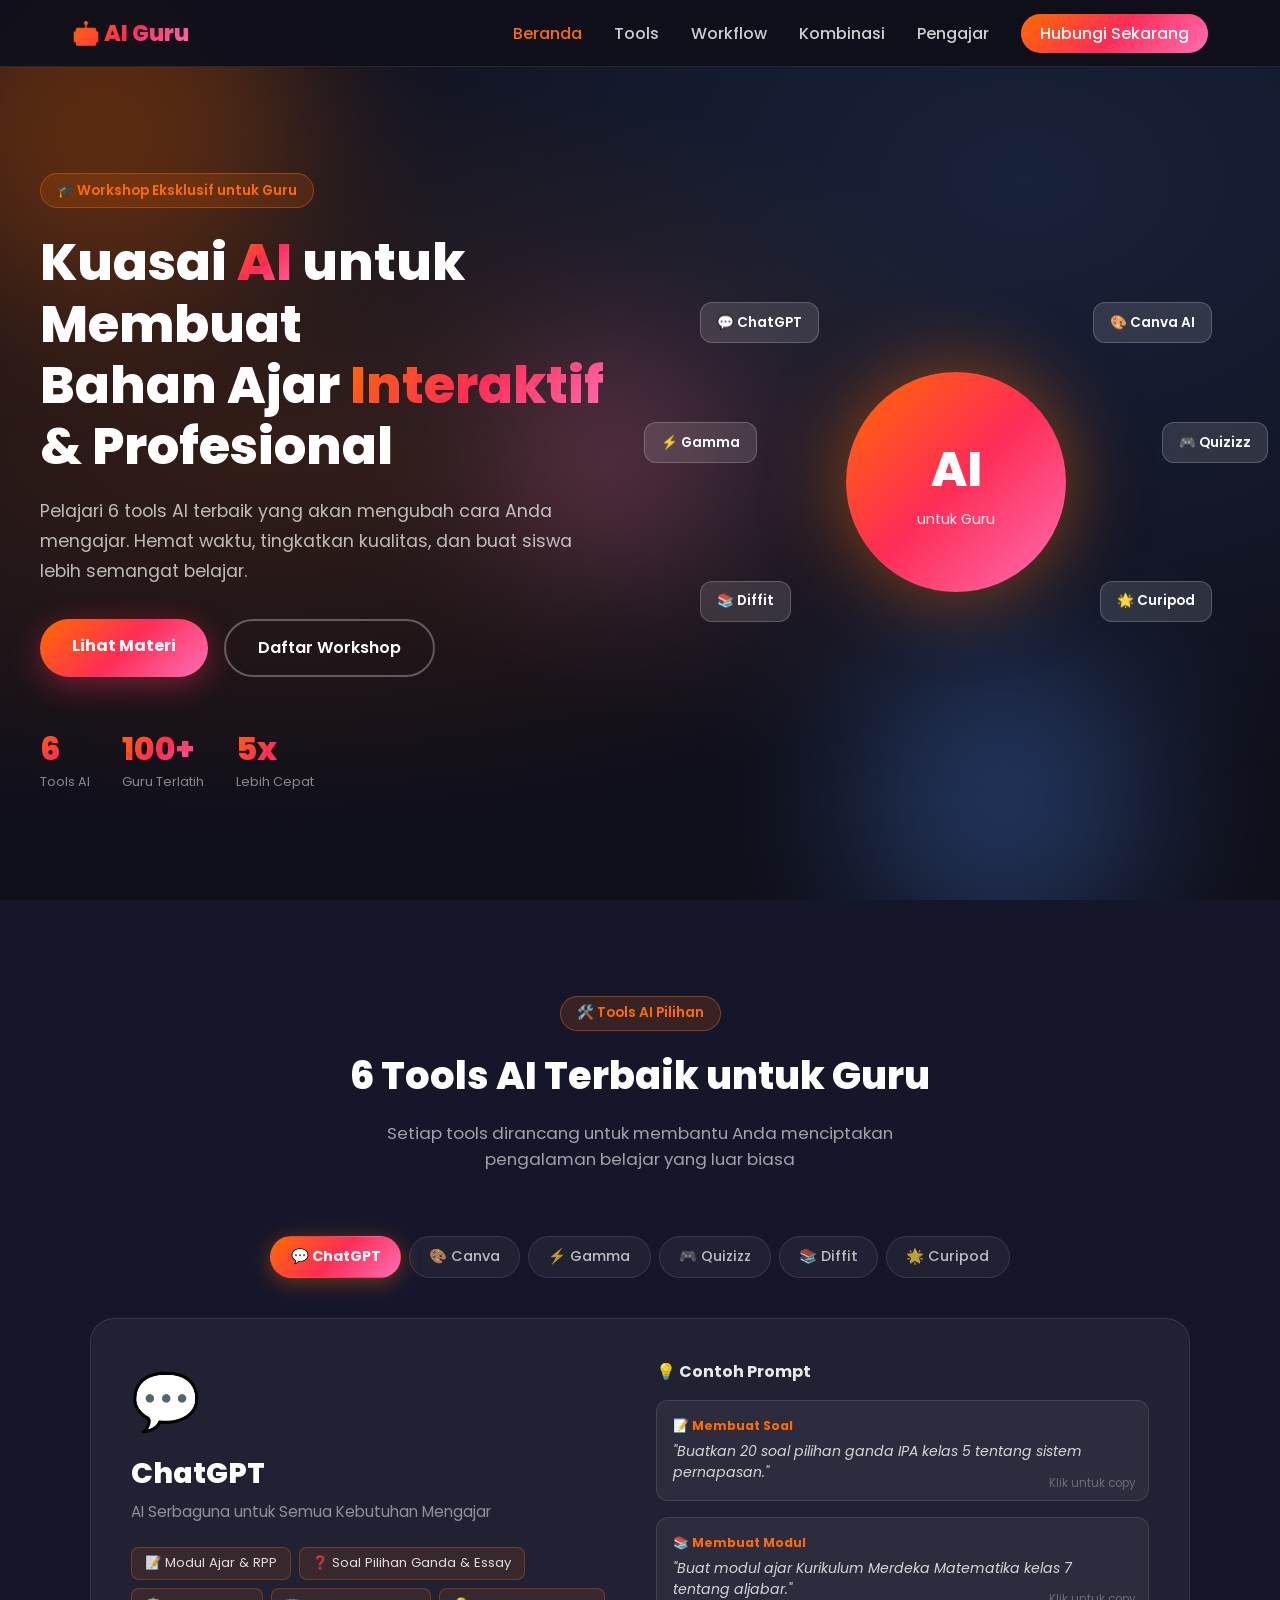
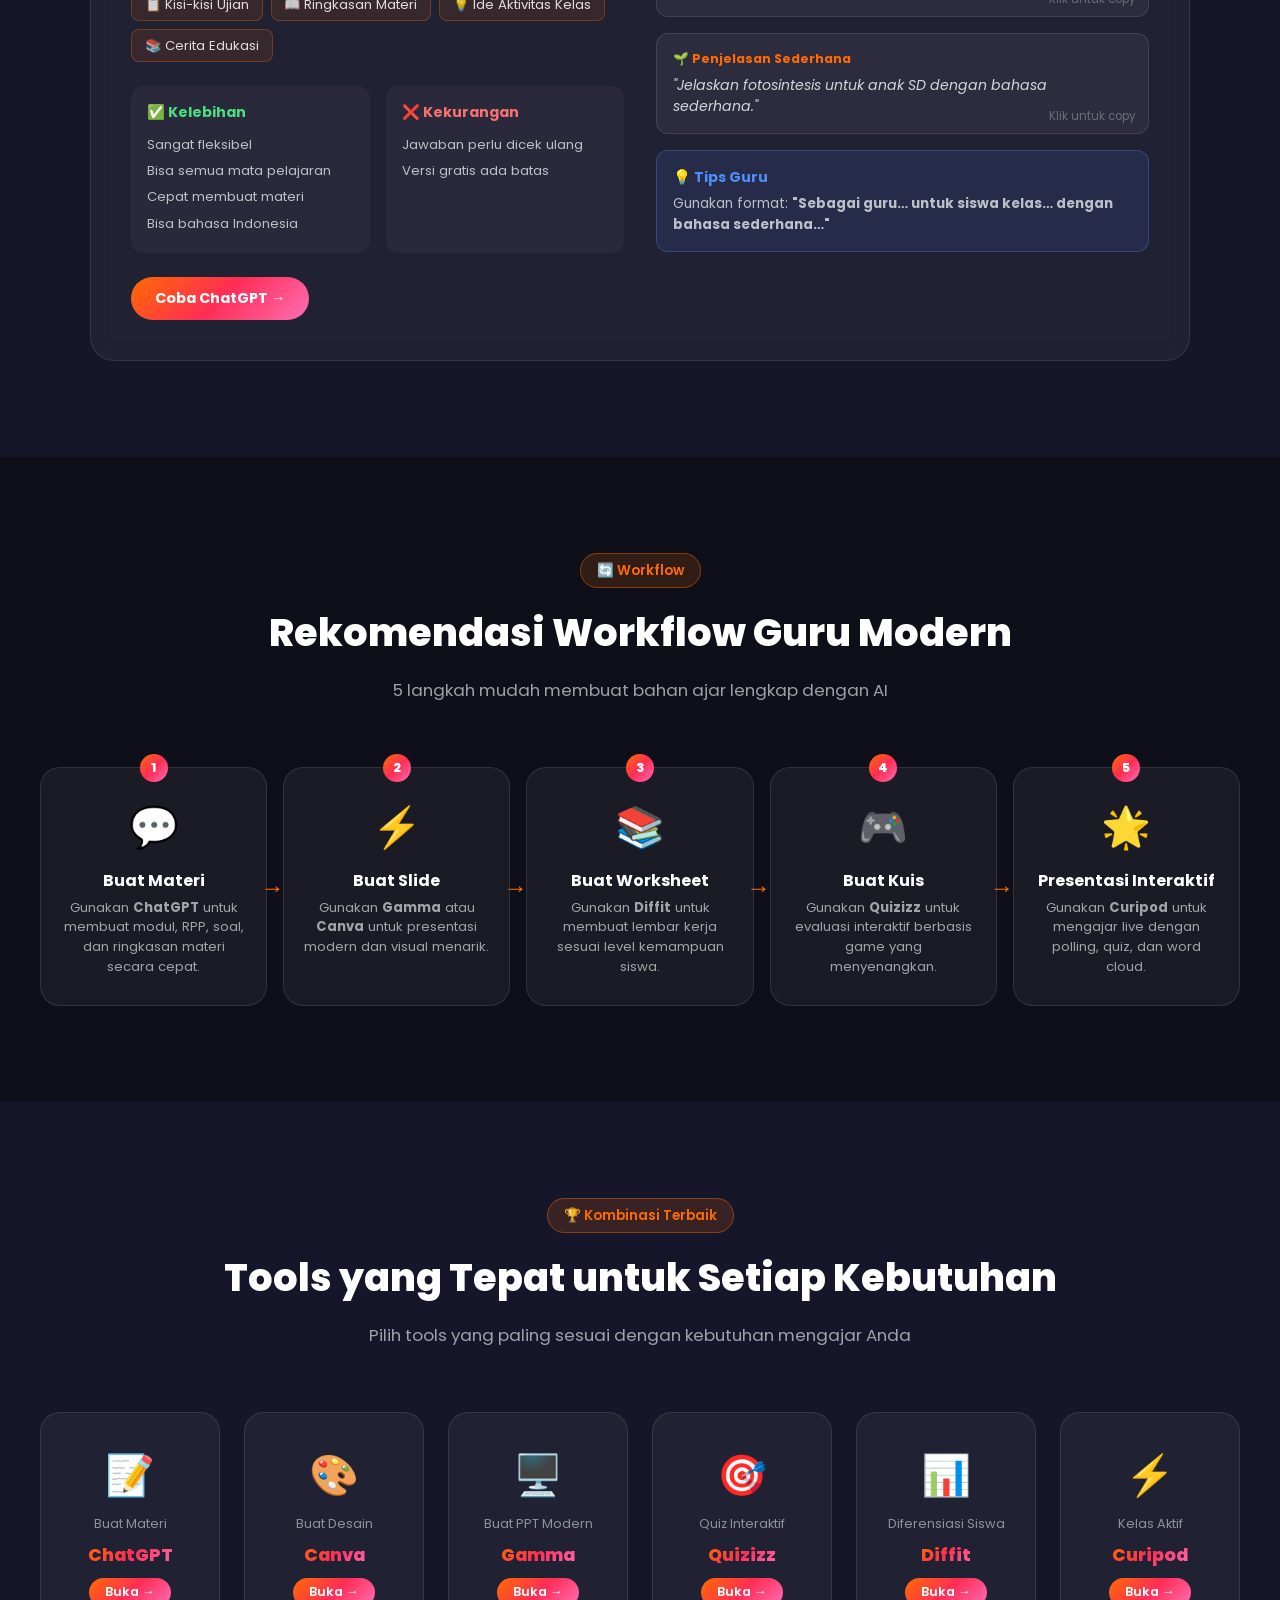
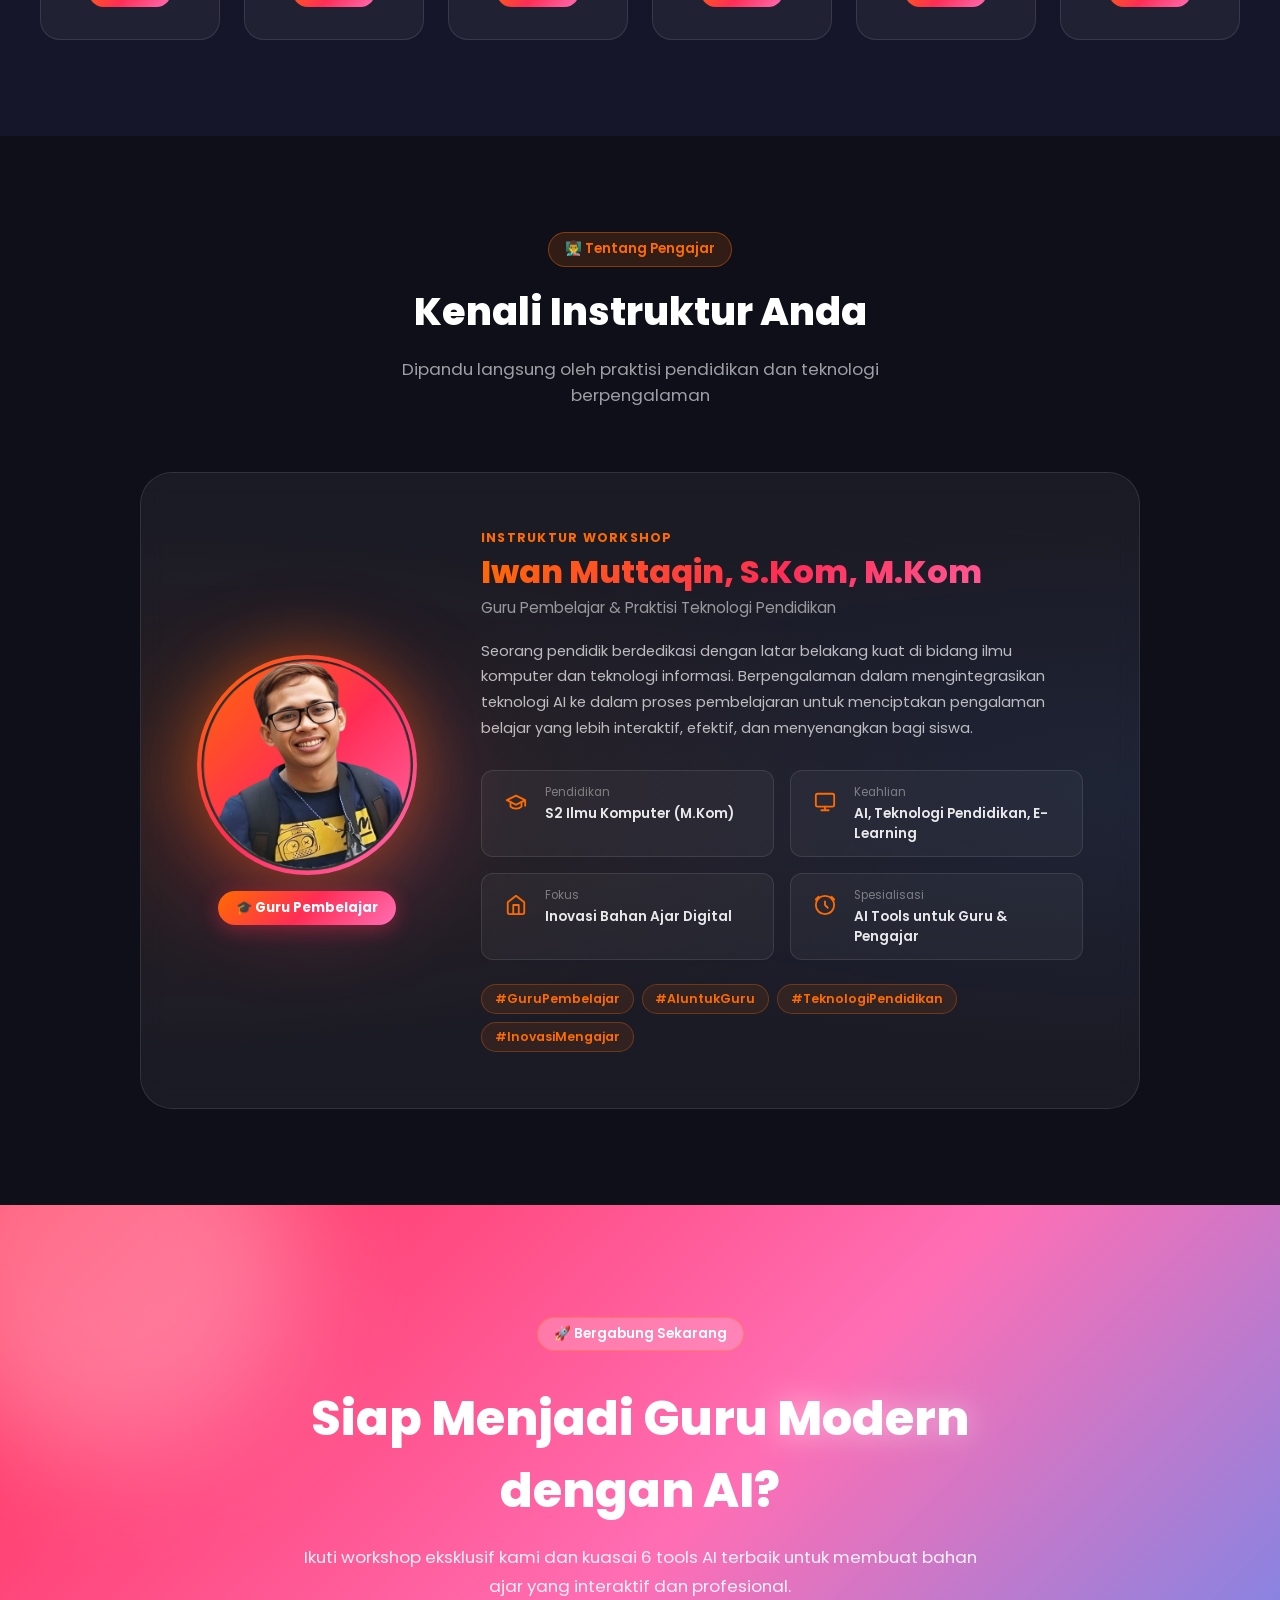
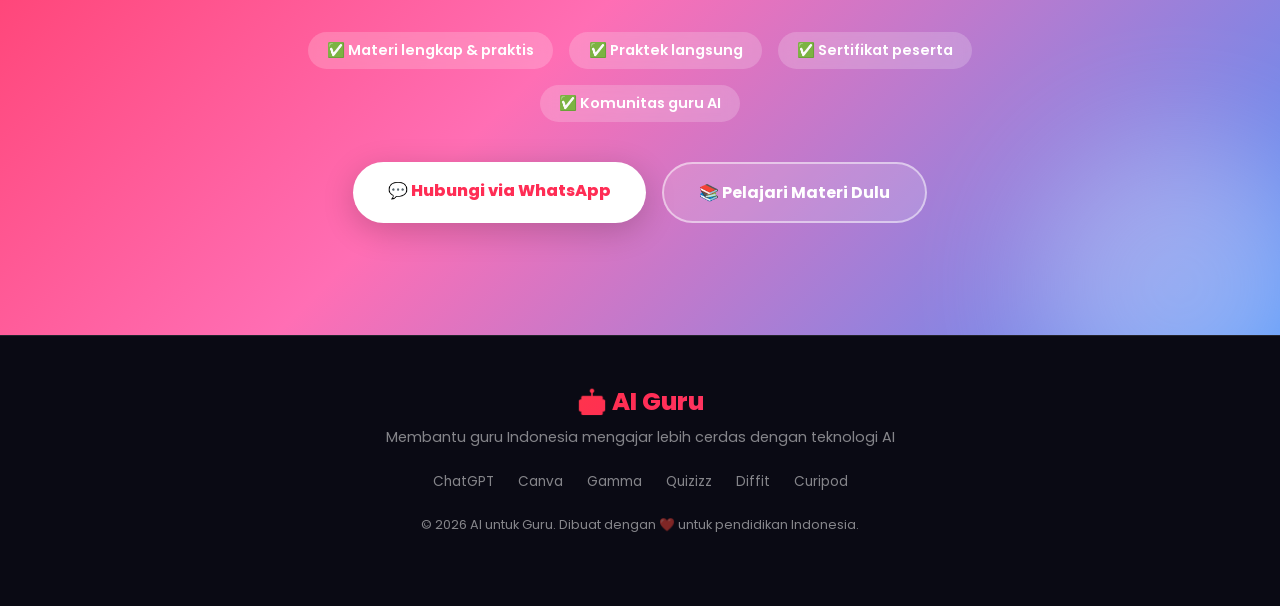
==== commit 6ef9cee1: "Add files via upload" ====
--- a/binantara/index.html
+++ b/binantara/index.html
@@ -115,17 +115,17 @@
       </div>
       <div class="tool-demo">
         <h4>💡 Contoh Prompt</h4>
-        <div class="prompt-card" onclick="copyPrompt(this)">
+        <div class="prompt-card">
           <div class="prompt-label">📝 Membuat Soal</div>
           <p>"Buatkan 20 soal pilihan ganda IPA kelas 5 tentang sistem pernapasan."</p>
           <span class="copy-hint">Klik untuk copy</span>
         </div>
-        <div class="prompt-card" onclick="copyPrompt(this)">
+        <div class="prompt-card">
           <div class="prompt-label">📚 Membuat Modul</div>
           <p>"Buat modul ajar Kurikulum Merdeka Matematika kelas 7 tentang aljabar."</p>
           <span class="copy-hint">Klik untuk copy</span>
         </div>
-        <div class="prompt-card" onclick="copyPrompt(this)">
+        <div class="prompt-card">
           <div class="prompt-label">🌱 Penjelasan Sederhana</div>
           <p>"Jelaskan fotosintesis untuk anak SD dengan bahasa sederhana."</p>
           <span class="copy-hint">Klik untuk copy</span>
@@ -207,7 +207,7 @@
       </div>
       <div class="tool-demo">
         <h4>💡 Cara Kerja</h4>
-        <div class="prompt-card" onclick="copyPrompt(this)">
+        <div class="prompt-card">
           <div class="prompt-label">⚡ Satu Prompt, Satu Presentasi</div>
           <p>"Buat presentasi tentang energi terbarukan untuk siswa SMA."</p>
           <span class="copy-hint">Klik untuk copy</span>
@@ -251,7 +251,7 @@
       </div>
       <div class="tool-demo">
         <h4>💡 Cara Penggunaan</h4>
-        <div class="prompt-card" onclick="copyPrompt(this)">
+        <div class="prompt-card">
           <div class="prompt-label">🤖 AI Generate Soal</div>
           <p>"Soal sejarah kemerdekaan Indonesia kelas 8"</p>
           <span class="copy-hint">Klik untuk copy</span>
@@ -338,7 +338,7 @@
       </div>
       <div class="tool-demo">
         <h4>💡 Cara Kerja</h4>
-        <div class="prompt-card" onclick="copyPrompt(this)">
+        <div class="prompt-card">
           <div class="prompt-label">🌋 Satu Prompt, Kelas Aktif</div>
           <p>"Buat pelajaran tentang gunung berapi untuk kelas 5."</p>
           <span class="copy-hint">Klik untuk copy</span>
@@ -579,6 +579,30 @@
 <!-- Toast Notification -->
 <div class="toast" id="toast">✅ Prompt berhasil dicopy!</div>
 
+<!-- BOTTOM NAVIGATION (Mobile Only) -->
+<nav class="bottom-nav" id="bottomNav">
+  <a href="#hero" class="bottom-nav-item active" data-section="hero">
+    <span class="bottom-nav-icon">🏠</span>
+    <span class="bottom-nav-label">Beranda</span>
+  </a>
+  <a href="#tools" class="bottom-nav-item" data-section="tools">
+    <span class="bottom-nav-icon">🛠️</span>
+    <span class="bottom-nav-label">Tools</span>
+  </a>
+  <a href="#workflow" class="bottom-nav-item" data-section="workflow">
+    <span class="bottom-nav-icon">🔄</span>
+    <span class="bottom-nav-label">Workflow</span>
+  </a>
+  <a href="#pengajar" class="bottom-nav-item" data-section="pengajar">
+    <span class="bottom-nav-icon">👨‍🏫</span>
+    <span class="bottom-nav-label">Pengajar</span>
+  </a>
+  <a href="#daftar" class="bottom-nav-item" data-section="daftar">
+    <span class="bottom-nav-icon">🚀</span>
+    <span class="bottom-nav-label">Daftar</span>
+  </a>
+</nav>
+
 <script src="script.js"></script>
 </body>
 </html>
--- a/binantara/style.css
+++ b/binantara/style.css
@@ -323,13 +323,18 @@
 
 /* ===== TOAST ===== */
 .toast {
-  position: fixed; bottom: 2rem; left: 50%; transform: translateX(-50%) translateY(100px);
+  position: fixed; top: 5rem; left: 50%; transform: translateX(-50%);
   background: var(--grad1); color: #fff; padding: 0.8rem 1.8rem;
   border-radius: 50px; font-weight: 600; font-size: 0.9rem;
-  transition: transform 0.4s cubic-bezier(0.34,1.56,0.64,1);
   z-index: 9999; pointer-events: none;
-}
-.toast.show { transform: translateX(-50%) translateY(0); }
+  opacity: 0;
+  visibility: hidden;
+  transition: opacity 0.3s ease, visibility 0.3s ease;
+}
+.toast.show {
+  opacity: 1;
+  visibility: visible;
+}
 
 /* ===== ANIMATIONS ===== */
 @keyframes float { 0%,100% { transform: translateY(0); } 50% { transform: translateY(-20px); } }
@@ -483,3 +488,152 @@
   .pengajar-photo { width: 180px; height: 180px; }
   .pengajar-glow { width: 220px; height: 220px; }
 }
+
+/* ===== BOTTOM NAVIGATION (Mobile Only) ===== */
+.bottom-nav {
+  display: none;
+  position: fixed;
+  bottom: 0; left: 0; right: 0;
+  z-index: 1100;
+  background: rgba(15, 15, 26, 0.97);
+  -webkit-backdrop-filter: blur(20px);
+  backdrop-filter: blur(20px);
+  border-top: 1px solid rgba(255, 255, 255, 0.1);
+  padding: 0.5rem 0 calc(0.5rem + env(safe-area-inset-bottom));
+  justify-content: space-around;
+  align-items: center;
+}
+.bottom-nav-item {
+  display: flex;
+  flex-direction: column;
+  align-items: center;
+  gap: 0.2rem;
+  text-decoration: none;
+  color: rgba(255, 255, 255, 0.45);
+  flex: 1;
+  padding: 0.4rem 0.2rem;
+  border-radius: 12px;
+  transition: color 0.25s, transform 0.2s;
+  position: relative;
+}
+.bottom-nav-item::before {
+  content: '';
+  position: absolute;
+  top: 0; left: 50%; transform: translateX(-50%);
+  width: 0; height: 2px;
+  background: var(--grad1);
+  border-radius: 0 0 4px 4px;
+  transition: width 0.3s;
+}
+.bottom-nav-item.active::before { width: 60%; }
+.bottom-nav-item.active {
+  color: var(--orange);
+}
+.bottom-nav-item:active { transform: scale(0.92); }
+.bottom-nav-icon { font-size: 1.35rem; line-height: 1; }
+.bottom-nav-label { font-size: 0.65rem; font-weight: 600; letter-spacing: 0.02em; }
+
+/* ===== RESPONSIVE IMPROVEMENTS ===== */
+
+/* Tablet (768px - 900px) */
+@media (max-width: 900px) {
+  .hero-inner-wrap { flex-direction: column; text-align: center; gap: 2.5rem; }
+  .hero-cta, .hero-stats { justify-content: center; }
+  .hero-visual { min-height: 280px; width: 100%; max-width: 400px; margin: 0 auto; }
+  .tool-card-detail { grid-template-columns: 1fr; }
+  .wf-arrow { display: none; }
+  .workflow-steps { flex-direction: column; }
+  .wf-step { min-width: unset; }
+  .kombinasi-grid { grid-template-columns: repeat(3, 1fr); }
+}
+
+/* Mobile (max 600px) */
+@media (max-width: 600px) {
+  /* Show bottom nav, hide top navbar links */
+  .bottom-nav { display: flex; }
+  .nav-links { display: none !important; }
+  .hamburger { display: none; }
+
+  /* Add padding so content isn't hidden behind bottom nav */
+  body { padding-bottom: 70px; }
+
+  /* Navbar compact */
+  .nav-container { padding: 0.8rem 1.2rem; }
+  .nav-logo { font-size: 1.2rem; }
+
+  /* Hero */
+  .hero { padding: 6rem 1.2rem 3rem; }
+  .hero-inner-wrap { gap: 2rem; }
+  .hero-content h1 { font-size: 1.75rem; }
+  .hero-content p { font-size: 0.95rem; }
+  .hero-badge { font-size: 0.78rem; }
+  .hero-cta { flex-direction: column; align-items: center; gap: 0.8rem; }
+  .btn-primary, .btn-secondary { width: 100%; max-width: 280px; text-align: center; }
+  .hero-stats { gap: 1.2rem; justify-content: center; }
+  .stat-num { font-size: 1.6rem; }
+  .hero-visual { min-height: 240px; max-width: 320px; }
+  .hero-circle { width: 160px; height: 160px; }
+  .circle-inner span { font-size: 2.2rem; }
+  .floating-card { font-size: 0.68rem; padding: 0.35rem 0.6rem; }
+
+  /* Sections */
+  section { padding: 4rem 1.2rem; }
+  .section-header { margin-bottom: 2.5rem; }
+  .section-header h2 { font-size: 1.5rem; }
+  .section-header p { font-size: 0.9rem; }
+
+  /* Tool tabs - scrollable */
+  .tool-tabs {
+    flex-wrap: nowrap;
+    overflow-x: auto;
+    justify-content: flex-start;
+    padding-bottom: 0.5rem;
+    gap: 0.4rem;
+    -webkit-overflow-scrolling: touch;
+    scrollbar-width: none;
+  }
+  .tool-tabs::-webkit-scrollbar { display: none; }
+  .tab-btn { flex-shrink: 0; font-size: 0.82rem; padding: 0.5rem 1rem; }
+
+  /* Tool card */
+  .tool-card-detail { padding: 1.5rem 1.2rem; gap: 1.5rem; }
+  .tool-icon-big { font-size: 2.8rem; }
+  .tool-info h3 { font-size: 1.4rem; }
+  .pros-cons { grid-template-columns: 1fr; }
+  .ai-feature-grid { grid-template-columns: 1fr 1fr; }
+
+  /* Workflow */
+  .wf-step { padding: 1.5rem 1rem; }
+  .wf-icon { font-size: 2rem; }
+
+  /* Kombinasi */
+  .kombinasi-grid { grid-template-columns: repeat(2, 1fr); gap: 1rem; }
+  .kom-card { padding: 1.5rem 0.8rem; }
+  .kom-icon { font-size: 2rem; }
+
+  /* CTA */
+  .cta-section { padding: 5rem 1.2rem; }
+  .cta-buttons { flex-direction: column; align-items: center; }
+  .btn-cta-primary, .btn-cta-secondary { width: 100%; max-width: 300px; text-align: center; }
+  .cta-benefits { gap: 0.6rem; }
+  .benefit { font-size: 0.82rem; padding: 0.4rem 1rem; }
+
+  /* Pengajar */
+  .pengajar-card { padding: 1.8rem 1.2rem; gap: 1.5rem; }
+  .pengajar-photo { width: 150px; height: 150px; }
+  .pengajar-glow { width: 190px; height: 190px; }
+  .pengajar-highlights { grid-template-columns: 1fr; }
+  .pengajar-name { font-size: 1.3rem; }
+
+  /* Footer */
+  .footer { padding: 2.5rem 1.2rem; }
+  .footer-links { gap: 1rem; }
+}
+
+/* Very small screens */
+@media (max-width: 380px) {
+  .kombinasi-grid { grid-template-columns: repeat(2, 1fr); }
+  .hero-content h1 { font-size: 1.5rem; }
+  .floating-card { display: none; }
+  .hero-circle { width: 140px; height: 140px; }
+}
